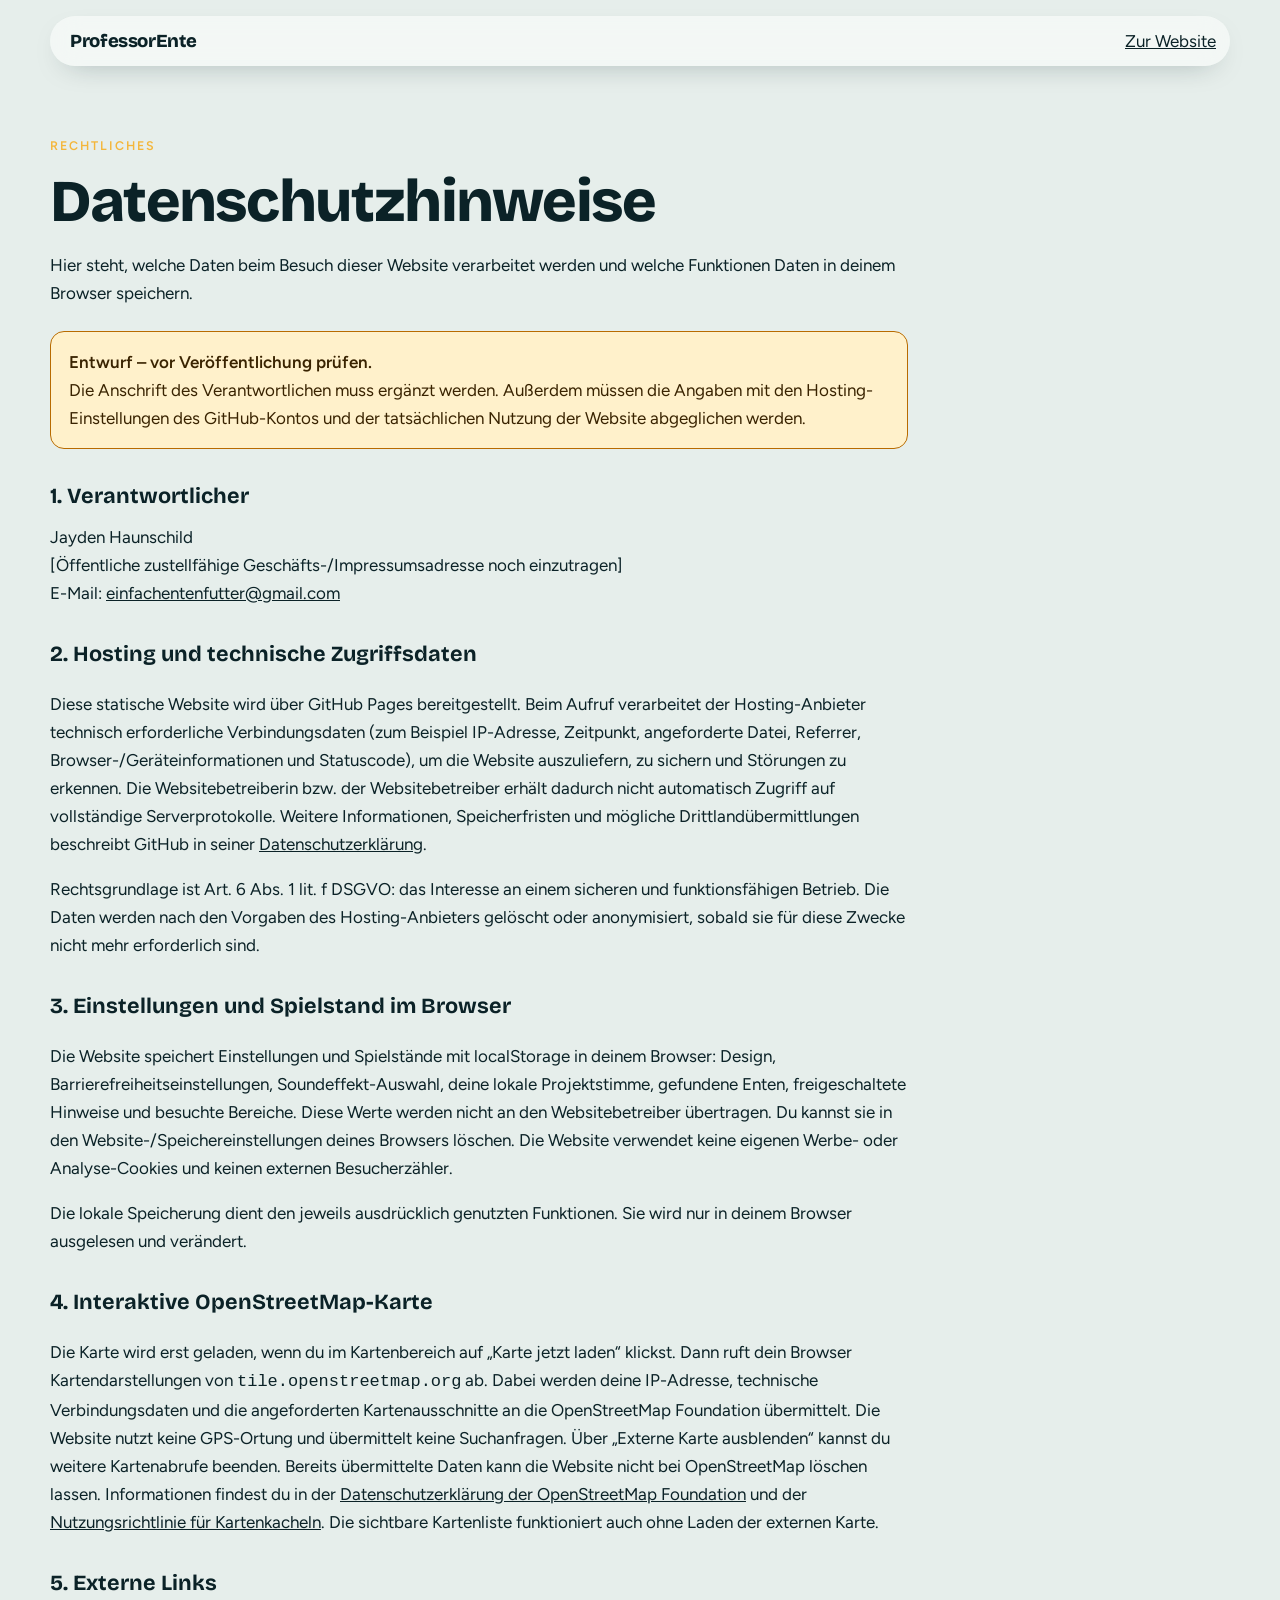
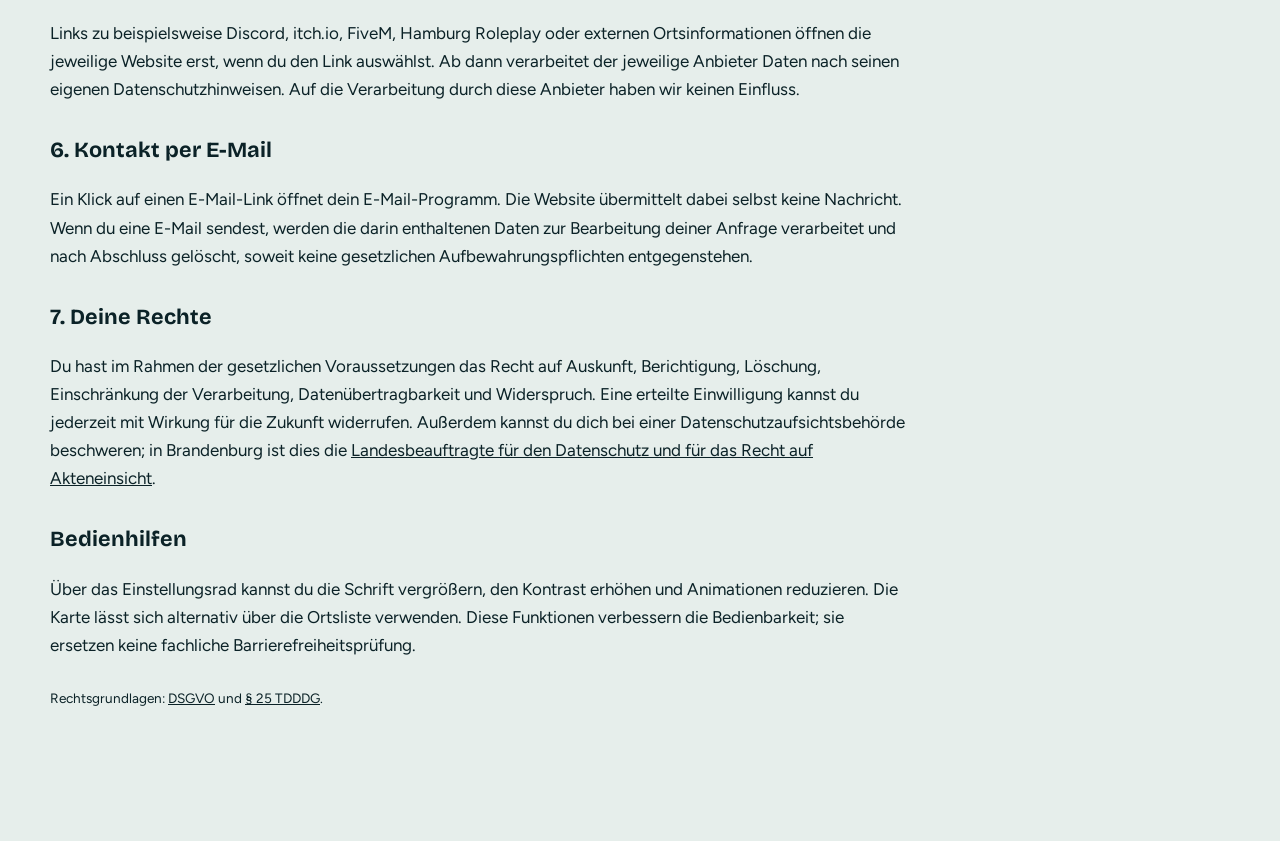
==== datenschutz.html @ 01dfc16a "Add visualizer, badges, accessibility and legal drafts" ====
<!doctype html>
<html lang="de">
<head>
  <meta charset="utf-8">
  <meta name="viewport" content="width=device-width, initial-scale=1">
  <meta name="robots" content="noindex, nofollow">
  <title>Datenschutz – ProfessorEnte</title>
  <meta name="description" content="Datenschutzhinweise zur Website ProfessorEnte.">
  <link rel="stylesheet" href="css/style.css?v=20261111-legal1">
</head>
<body class="legal-page">
  <header class="nav legal-nav"><a class="brand" href="index.html">ProfessorEnte</a><a href="index.html">Zur Website</a></header>
  <main class="container legal-content">
    <p class="eyebrow">RECHTLICHES</p>
    <h1 class="h2">Datenschutzhinweise</h1>
    <p>Hier steht, welche Daten beim Besuch dieser Website verarbeitet werden und welche Funktionen Daten in deinem Browser speichern.</p>
    <aside class="legal-incomplete"><strong>Entwurf – vor Veröffentlichung prüfen.</strong><br>Die Anschrift des Verantwortlichen muss ergänzt werden. Außerdem müssen die Angaben mit den Hosting-Einstellungen des GitHub-Kontos und der tatsächlichen Nutzung der Website abgeglichen werden.</aside>
    <h2>1. Verantwortlicher</h2>
    <address>Jayden Haunschild<br>[Öffentliche zustellfähige Geschäfts-/Impressumsadresse noch einzutragen]<br>E-Mail: <a href="mailto:einfachentenfutter@gmail.com">einfachentenfutter@gmail.com</a></address>
    <h2>2. Hosting und technische Zugriffsdaten</h2>
    <p>Diese statische Website wird über GitHub Pages bereitgestellt. Beim Aufruf verarbeitet der Hosting-Anbieter technisch erforderliche Verbindungsdaten (zum Beispiel IP-Adresse, Zeitpunkt, angeforderte Datei, Referrer, Browser-/Geräteinformationen und Statuscode), um die Website auszuliefern, zu sichern und Störungen zu erkennen. Die Websitebetreiberin bzw. der Websitebetreiber erhält dadurch nicht automatisch Zugriff auf vollständige Serverprotokolle. Weitere Informationen, Speicherfristen und mögliche Drittlandübermittlungen beschreibt GitHub in seiner <a href="https://docs.github.com/en/site-policy/privacy-policies/github-general-privacy-statement" target="_blank" rel="noopener">Datenschutzerklärung</a>.</p>
    <p>Rechtsgrundlage ist Art. 6 Abs. 1 lit. f DSGVO: das Interesse an einem sicheren und funktionsfähigen Betrieb. Die Daten werden nach den Vorgaben des Hosting-Anbieters gelöscht oder anonymisiert, sobald sie für diese Zwecke nicht mehr erforderlich sind.</p>
    <h2>3. Einstellungen und Spielstand im Browser</h2>
    <p>Die Website speichert Einstellungen und Spielstände mit localStorage in deinem Browser: Design, Barrierefreiheitseinstellungen, Soundeffekt-Auswahl, deine lokale Projektstimme, gefundene Enten, freigeschaltete Hinweise und besuchte Bereiche. Diese Werte werden nicht an den Websitebetreiber übertragen. Du kannst sie in den Website-/Speichereinstellungen deines Browsers löschen. Die Website verwendet keine eigenen Werbe- oder Analyse-Cookies und keinen externen Besucherzähler.</p>
    <p>Die lokale Speicherung dient den jeweils ausdrücklich genutzten Funktionen. Sie wird nur in deinem Browser ausgelesen und verändert.</p>
    <h2>4. Interaktive OpenStreetMap-Karte</h2>
    <p>Die Karte wird erst geladen, wenn du im Kartenbereich auf „Karte jetzt laden“ klickst. Dann ruft dein Browser Kartendarstellungen von <code>tile.openstreetmap.org</code> ab. Dabei werden deine IP-Adresse, technische Verbindungsdaten und die angeforderten Kartenausschnitte an die OpenStreetMap Foundation übermittelt. Die Website nutzt keine GPS-Ortung und übermittelt keine Suchanfragen. Über „Externe Karte ausblenden“ kannst du weitere Kartenabrufe beenden. Bereits übermittelte Daten kann die Website nicht bei OpenStreetMap löschen lassen. Informationen findest du in der <a href="https://osmfoundation.org/wiki/Privacy_Policy" target="_blank" rel="noopener">Datenschutzerklärung der OpenStreetMap Foundation</a> und der <a href="https://operations.osmfoundation.org/policies/tiles/" target="_blank" rel="noopener">Nutzungsrichtlinie für Kartenkacheln</a>. Die sichtbare Kartenliste funktioniert auch ohne Laden der externen Karte.</p>
    <h2>5. Externe Links</h2>
    <p>Links zu beispielsweise Discord, itch.io, FiveM, Hamburg Roleplay oder externen Ortsinformationen öffnen die jeweilige Website erst, wenn du den Link auswählst. Ab dann verarbeitet der jeweilige Anbieter Daten nach seinen eigenen Datenschutzhinweisen. Auf die Verarbeitung durch diese Anbieter haben wir keinen Einfluss.</p>
    <h2>6. Kontakt per E-Mail</h2>
    <p>Ein Klick auf einen E-Mail-Link öffnet dein E-Mail-Programm. Die Website übermittelt dabei selbst keine Nachricht. Wenn du eine E-Mail sendest, werden die darin enthaltenen Daten zur Bearbeitung deiner Anfrage verarbeitet und nach Abschluss gelöscht, soweit keine gesetzlichen Aufbewahrungspflichten entgegenstehen.</p>
    <h2>7. Deine Rechte</h2>
    <p>Du hast im Rahmen der gesetzlichen Voraussetzungen das Recht auf Auskunft, Berichtigung, Löschung, Einschränkung der Verarbeitung, Datenübertragbarkeit und Widerspruch. Eine erteilte Einwilligung kannst du jederzeit mit Wirkung für die Zukunft widerrufen. Außerdem kannst du dich bei einer Datenschutzaufsichtsbehörde beschweren; in Brandenburg ist dies die <a href="https://www.lda.brandenburg.de/lda/de/service/formulare-und-musterschreiben/beschwerdeformular/" target="_blank" rel="noopener">Landesbeauftragte für den Datenschutz und für das Recht auf Akteneinsicht</a>.</p>
    <h2 id="barrierefreiheit">Bedienhilfen</h2>
    <p>Über das Einstellungsrad kannst du die Schrift vergrößern, den Kontrast erhöhen und Animationen reduzieren. Die Karte lässt sich alternativ über die Ortsliste verwenden. Diese Funktionen verbessern die Bedienbarkeit; sie ersetzen keine fachliche Barrierefreiheitsprüfung.</p>
    <p class="legal-source">Rechtsgrundlagen: <a href="https://eur-lex.europa.eu/eli/reg/2016/679/oj?locale=de" target="_blank" rel="noopener">DSGVO</a> und <a href="https://www.gesetze-im-internet.de/ttdsg/__25.html" target="_blank" rel="noopener">§ 25 TDDDG</a>.</p>
  </main>
</body>
</html>
---- css/style.css ----
/*
 ╔═══════════════════════════════════════════════════════════╗
 ║   P R O F E S S O R E N T E   ·   S T Y L E S             ║
 ╚═══════════════════════════════════════════════════════════╝
*/

@font-face { font-family: "Bricolage Grotesque"; src: url("../assets/fonts/bricolage-grotesque-500.ttf") format("truetype"); font-style: normal; font-weight: 500; font-display: swap; }
@font-face { font-family: "Bricolage Grotesque"; src: url("../assets/fonts/bricolage-grotesque-700.ttf") format("truetype"); font-style: normal; font-weight: 700; font-display: swap; }
@font-face { font-family: "Bricolage Grotesque"; src: url("../assets/fonts/bricolage-grotesque-800.ttf") format("truetype"); font-style: normal; font-weight: 800; font-display: swap; }
@font-face { font-family: "Figtree"; src: url("../assets/fonts/figtree-400.ttf") format("truetype"); font-style: normal; font-weight: 400; font-display: swap; }
@font-face { font-family: "Figtree"; src: url("../assets/fonts/figtree-500.ttf") format("truetype"); font-style: normal; font-weight: 500; font-display: swap; }
@font-face { font-family: "Figtree"; src: url("../assets/fonts/figtree-600.ttf") format("truetype"); font-style: normal; font-weight: 600; font-display: swap; }

:root {
  --pond-950: #0B2227;
  --pond-900: #10333A;
  --pond-800: #174550;
  --pond-600: #2F7A85;
  --mist: #E6EEEB;
  --mist-deep: #D5E3DE;
  --paper: #F6FAF8;
  --duck: #F4B63A;
  --duck-soft: #F7C14B;
  --bill: #E4572E;
  --slate: #4A5F66;
  --ink: #0B2227;
  --font-display: "Bricolage Grotesque", "Segoe UI", system-ui, sans-serif;
  --font-body: "Figtree", "Segoe UI", system-ui, -apple-system, sans-serif;
  --shadow: 0 18px 40px -18px rgba(11, 34, 39, .35);
  --ease: cubic-bezier(.2, .8, .2, 1);
}

*, *::before, *::after { box-sizing: border-box; }
html { scroll-behavior: smooth; scroll-padding-top: 90px; }
html.has-site-loader { overflow: hidden; }
body {
  margin: 0;
  font-family: var(--font-body);
  font-size: 1.0625rem;
  line-height: 1.65;
  color: var(--ink);
  background: var(--mist);
  -webkit-font-smoothing: antialiased;
  overflow-x: hidden;
  transition: color .4s ease, background-color .4s ease;
}
img, svg, canvas { display: block; max-width: 100%; }
a { color: inherit; }
button { font: inherit; color: inherit; cursor: pointer; }
:focus-visible { outline: 3px solid var(--bill); outline-offset: 3px; border-radius: 6px; }

.container { width: min(1180px, 100% - 48px); margin-inline: auto; }
.section { padding: 130px 0; position: relative; }

.h2 {
  font-family: var(--font-display);
  font-weight: 800;
  font-size: clamp(2.1rem, 4.8vw, 3.7rem);
  line-height: 1.05;
  letter-spacing: -.03em;
  margin: 0 0 18px;
  max-width: 16ch;
}
.section-lead { font-size: 1.15rem; color: var(--slate); max-width: 56ch; margin: 0 0 48px; }

/* ---------- Fortschritt ---------- */
.progress { position: fixed; inset: 0 0 auto 0; height: 4px; z-index: 60; pointer-events: none; }
.progress-bar { height: 100%; background: var(--duck); transform-origin: left; transform: scaleX(0); }
.progress-duck { position: absolute; top: 4px; left: 0; width: 28px; transform: translateX(-50%); transition: left .08s linear; filter: drop-shadow(0 3px 3px rgba(11,34,39,.25)); }

/* ---------- Navigation ---------- */
.nav {
  position: fixed; z-index: 50; top: 16px; left: 50%; transform: translateX(-50%);
  width: min(1180px, 100% - 32px);
  display: flex; align-items: center; justify-content: space-between;
  padding: 10px 14px 10px 20px;
  background: rgba(246, 250, 248, .78);
  -webkit-backdrop-filter: blur(14px); backdrop-filter: blur(14px);
  border-radius: 999px;
  box-shadow: 0 10px 30px -16px rgba(11,34,39,.4);
  transition: background .3s, box-shadow .3s;
}
.brand { display: flex; align-items: center; gap: 10px; text-decoration: none; font-family: var(--font-display); font-weight: 800; font-size: 1.15rem; letter-spacing: -.02em; }
.brand svg { width: 34px; }
.nav-links { display: flex; align-items: center; gap: 6px; }
.nav-links a { position: relative; text-decoration: none; padding: 8px 14px; border-radius: 999px; font-weight: 500; font-size: .98rem; transition: background .25s, color .25s; }
.nav-links a::after { content: ""; position: absolute; left: 14px; right: 14px; bottom: 4px; height: 2px; border-radius: 2px; background: var(--duck); transform: scaleX(0); transform-origin: left; transition: transform .3s var(--ease); }
.nav-links a:hover::after, .nav-links a:focus-visible::after { transform: scaleX(1); }
.nav-links a:hover { background: var(--mist-deep); }
.nav-links a.nav-cta { background: var(--pond-900); color: var(--paper); }
.nav-links a.nav-cta:hover { background: var(--bill); }
.nav-toggle { display: none; width: 44px; height: 44px; border: 0; border-radius: 50%; background: var(--mist-deep); position: relative; }
.nav-toggle span { position: absolute; left: 12px; right: 12px; height: 2.5px; background: var(--ink); border-radius: 2px; transition: transform .3s var(--ease), top .3s var(--ease); }
.nav-toggle span:first-child { top: 17px; }
.nav-toggle span:last-child { top: 25px; }
.nav-toggle[aria-expanded="true"] span:first-child { top: 21px; transform: rotate(45deg); }
.nav-toggle[aria-expanded="true"] span:last-child { top: 21px; transform: rotate(-45deg); }

/* ---------- Einstellungsrad & Designwahl ---------- */
.theme-tools { position: fixed; z-index: 55; left: 22px; bottom: 22px; }
.theme-gear { display: grid; width: 54px; height: 54px; place-items: center; border: 1px solid rgba(11,34,39,.12); border-radius: 50%; color: var(--paper); background: var(--pond-900); box-shadow: 0 12px 32px -12px rgba(11,34,39,.55); font-size: 1.6rem; transition: transform .45s var(--ease), background .3s, box-shadow .3s; }
.theme-gear:hover, .theme-gear[aria-expanded="true"] { transform: rotate(45deg) scale(1.06); background: var(--bill); box-shadow: 0 14px 38px -12px rgba(11,34,39,.62); }
.theme-gear span { display: block; animation: gear-idle 8s linear infinite; }
.theme-gear:hover span, .theme-gear[aria-expanded="true"] span { animation-duration: 1.4s; }
.theme-panel { position: absolute; left: 0; bottom: 68px; width: min(330px, calc(100vw - 32px)); max-height: min(78vh, 680px); overflow-y: auto; padding: 22px; border: 1px solid rgba(11,34,39,.12); border-radius: 24px; color: var(--ink); background: var(--paper); box-shadow: 0 24px 70px -28px rgba(11,34,39,.5); transform-origin: bottom left; animation: theme-panel-in .25s var(--ease) both; }
.theme-panel[hidden] { display: none; }
.theme-panel-kicker { margin: 0 0 3px; color: var(--pond-600); font-size: .7rem; font-weight: 800; letter-spacing: .14em; }
.theme-panel h2 { margin: 0 0 14px; font-family: var(--font-display); font-size: 1.35rem; }
.theme-options { display: grid; gap: 8px; }
.theme-option { display: grid; grid-template-columns: 42px 1fr 22px; align-items: center; gap: 10px; width: 100%; padding: 10px; border: 1px solid transparent; border-radius: 16px; text-align: left; color: var(--ink); background: transparent; transition: transform .2s var(--ease), background .2s, border-color .2s; }
.theme-option:hover { transform: translateX(3px); background: var(--mist); }
.theme-option[aria-pressed="true"] { border-color: rgba(47,122,133,.32); background: var(--mist); }
.theme-swatch { display: grid; width: 38px; height: 38px; place-items: center; border-radius: 12px; font-size: 1.15rem; }
.theme-swatch-light { color: #8A5A00; background: linear-gradient(145deg, #fff8df, #dcece6); }
.theme-swatch-duck { background: linear-gradient(145deg, #ffe078, #f38a32); }
.theme-swatch-dark { color: #c0d2dd; background: linear-gradient(145deg, #273744, #0b151c); }
.theme-option strong, .theme-option small { display: block; }
.theme-option strong { font-size: .95rem; }
.theme-option small { color: var(--slate); font-size: .78rem; line-height: 1.35; }
.theme-check { display: grid; width: 22px; height: 22px; place-items: center; border-radius: 50%; color: transparent; background: transparent; font-size: .8rem; }
.theme-option[aria-pressed="true"] .theme-check { color: var(--paper); background: var(--pond-600); }
.sound-toggle { display: flex; align-items: center; gap: 10px; width: 100%; margin-top: 14px; padding: 12px 10px 2px; border: 0; border-top: 1px solid var(--mist-deep); color: var(--ink); background: transparent; text-align: left; font-weight: 700; }
.sound-toggle > span:first-child { display: grid; width: 32px; height: 32px; place-items: center; border-radius: 10px; background: var(--mist); color: var(--pond-600); }
.sound-toggle-label { flex: 1; font-size: .88rem; }
.sound-toggle-state { padding: 3px 8px; border-radius: 999px; background: var(--mist-deep); color: var(--slate); font-size: .66rem; letter-spacing: .06em; }
.sound-toggle[aria-pressed="true"] .sound-toggle-state { color: var(--paper); background: var(--pond-600); }
.accessibility-tools { display: grid; gap: 7px; margin-top: 16px; padding-top: 12px; border-top: 1px solid var(--mist-deep); }
.accessibility-tools h3 { margin: 0; font-size: .9rem; }
.accessibility-field, .accessibility-toggle { display: flex; align-items: center; justify-content: space-between; gap: 12px; width: 100%; min-height: 38px; border: 0; border-radius: 10px; padding: 6px 9px; color: var(--ink); background: transparent; text-align: left; font-size: .82rem; }
.accessibility-field select { max-width: 135px; border: 1px solid var(--mist-deep); border-radius: 8px; padding: 5px 8px; color: var(--ink); background: var(--paper); font: inherit; }
.accessibility-toggle:hover, .accessibility-toggle[aria-pressed="true"] { background: var(--mist); }
.accessibility-toggle span { color: var(--pond-600); font-weight: 700; }
.duck-rain { position: fixed; z-index: 8; inset: 0; overflow: hidden; pointer-events: none; visibility: hidden; }
.duck-rain span { position: absolute; top: -10vh; left: var(--x); opacity: .62; font-size: var(--size); line-height: 1; filter: drop-shadow(0 4px 5px rgba(112,67,15,.18)); animation: duck-fall var(--duration) linear forwards; }
body[data-theme="duck"] .duck-rain { visibility: visible; }

/* ---------- Buttons ---------- */
.btn { display: inline-block; text-decoration: none; font-weight: 600; padding: 15px 28px; border-radius: 999px; border: 2px solid transparent; transition: transform .25s var(--ease), background .25s, color .25s, border-color .25s; }
.btn:hover { transform: translateY(-3px); }
.btn-primary { background: var(--pond-900); color: var(--paper); }
.btn-primary:hover { background: var(--bill); }
.btn-ghost { border-color: var(--pond-900); }
.btn-ghost:hover { background: var(--pond-900); color: var(--paper); }
.btn-duck { background: var(--duck); color: var(--pond-950); }
.btn-duck:hover { background: var(--paper); }

/* ---------- Hero ---------- */
.hero { position: relative; min-height: 100svh; display: flex; align-items: center; padding: 120px 0 80px; overflow: hidden;
  background: radial-gradient(120% 90% at 85% 20%, #F3F8F5 0%, var(--mist) 55%, var(--mist-deep) 100%); }
.ripple-canvas { position: absolute; inset: 0; width: 100%; height: 100%; z-index: 0; }
.hero-grid { position: relative; z-index: 1; display: grid; grid-template-columns: minmax(0, 1fr) 440px; gap: 24px; align-items: center; }
.hero-aka { margin: 0 0 6px; font-weight: 500; color: var(--slate); font-size: 1.15rem; opacity: 0; animation: fade-in .8s .1s forwards; }
.hero-title { font-family: var(--font-display); font-weight: 800; font-size: clamp(3rem, 6.9vw, 6.6rem); line-height: .92; letter-spacing: -.045em; margin: 0 0 26px; white-space: nowrap; }
.hero-title .ch { display: inline-block; opacity: 0; transform: translateY(70%) rotate(6deg); animation: letter-rise .7s var(--ease) forwards; animation-delay: calc(.2s + var(--i) * .05s); }
.hero-lead { font-size: clamp(1.1rem, 1.7vw, 1.35rem); max-width: 34em; color: var(--pond-800); margin: 0 0 32px; opacity: 0; animation: fade-in .9s 1.0s forwards; }
.hero-actions { display: flex; flex-wrap: wrap; gap: 14px; margin-bottom: 30px; opacity: 0; animation: fade-in .9s 1.2s forwards; }
.hero-roles { list-style: none; display: flex; flex-wrap: wrap; gap: 10px; margin: 0; padding: 0; opacity: 0; animation: fade-in .9s 1.35s forwards; }
.hero-roles li { padding: 6px 16px; border-radius: 999px; background: rgba(16,51,58,.09); font-weight: 600; font-size: .95rem; }

.hero-duck { position: relative; z-index: 1; }
.duck-reaction { position: absolute; z-index: 4; top: 2%; left: 50%; padding: 8px 15px; border: 1px solid rgba(11,34,39,.08); border-radius: 999px; color: var(--pond-950); background: var(--paper); box-shadow: 0 10px 28px -16px rgba(11,34,39,.55); font-weight: 700; opacity: 0; pointer-events: none; transform: translate(-50%, 8px) scale(.88); transition: opacity .2s, transform .3s var(--ease); white-space: nowrap; }
.duck-reaction.is-active { opacity: 1; transform: translate(-50%, 0) scale(1); }
#duck.duck-cheer { animation: duck-cheer .58s cubic-bezier(.2,.9,.3,1.4); transform-origin: center 75%; }
#duck { position: relative; z-index: 2; width: 100%; max-width: 440px; margin-inline: auto; overflow: visible; }
.duck-drop { transform-box: fill-box; animation: duck-drop 1.2s 1.5s cubic-bezier(.3, 1.4, .5, 1) backwards; }
.duck-bob { transform-origin: 210px 300px; animation: bob 4.2s ease-in-out infinite; }
.wing { transform-origin: 190px 270px; animation: wing 4.2s ease-in-out infinite; }
.tassel { animation: sway 3.2s ease-in-out infinite; transform-origin: 280px 76px; transform-box: view-box; }
.pupil { transition: transform .08s linear; }
.rp { fill: none; stroke: var(--pond-600); stroke-width: 2.5; opacity: 0; transform-origin: 210px 332px; animation: ring 4.8s ease-out infinite; }
.rp2 { animation-delay: 1.6s; }
.rp3 { animation-delay: 3.2s; }
.water-front { animation: wave 6s ease-in-out infinite alternate; }
.duck-hint { text-align: center; color: var(--slate); font-size: .9rem; margin: 6px 0 0; opacity: 0; animation: fade-in .8s 2.8s forwards; }

/* ---------- Lied-abhängige Enten-Show ---------- */
.hero.music-playing #duck .duck-bob { animation: duck-dance 1.12s ease-in-out infinite; transform-origin: 210px 300px; }
.hero.music-playing #duck .wing { animation: duck-wing-dance .56s ease-in-out infinite alternate; transform-origin: 190px 270px; }
.galaxy-backdrop { position: absolute; z-index: 0; inset: 0; overflow: hidden; opacity: 0; visibility: hidden; pointer-events: none; background: #080d22; transition: opacity .8s ease, visibility .8s; }
.hero.music-galaxy .galaxy-backdrop, .hero.music-golden .galaxy-backdrop { opacity: 1; visibility: visible; }
.galaxy-backdrop::before { content: ""; position: absolute; inset: -45%; background: radial-gradient(ellipse at 35% 36%, rgba(42,127,220,.26), transparent 22%), radial-gradient(ellipse at 66% 54%, rgba(139,62,203,.36), transparent 27%), radial-gradient(ellipse at 78% 31%, rgba(219,95,177,.2), transparent 18%), radial-gradient(ellipse at 25% 70%, rgba(37,181,204,.2), transparent 25%), conic-gradient(from 35deg at 53% 50%, transparent 0 11%, rgba(120,102,239,.22) 17%, transparent 28%, rgba(55,174,214,.18) 39%, transparent 51%, rgba(234,115,204,.2) 65%, transparent 82%); filter: blur(22px); mix-blend-mode: screen; animation: galaxy-drift 44s linear infinite; }
.galaxy-backdrop::after { content: ""; position: absolute; inset: 0; background: radial-gradient(2px 2px at 4% 23%, #fff 70%, transparent), radial-gradient(1px 1px at 9% 79%, #d9f4ff 70%, transparent), radial-gradient(2px 2px at 15% 54%, #fff 70%, transparent), radial-gradient(1.5px 1.5px at 21% 12%, #fff 70%, transparent), radial-gradient(2px 2px at 27% 90%, #d9f4ff 70%, transparent), radial-gradient(1px 1px at 34% 38%, #fff 70%, transparent), radial-gradient(2px 2px at 41% 69%, #fff 70%, transparent), radial-gradient(1px 1px at 47% 19%, #d9f4ff 70%, transparent), radial-gradient(2px 2px at 54% 86%, #fff 70%, transparent), radial-gradient(1.5px 1.5px at 60% 44%, #fff 70%, transparent), radial-gradient(2px 2px at 67% 9%, #d9f4ff 70%, transparent), radial-gradient(1px 1px at 73% 75%, #fff 70%, transparent), radial-gradient(2px 2px at 80% 34%, #fff 70%, transparent), radial-gradient(1px 1px at 86% 92%, #d9f4ff 70%, transparent), radial-gradient(2px 2px at 93% 57%, #fff 70%, transparent), radial-gradient(1px 1px at 98% 14%, #fff 70%, transparent); animation: galaxy-twinkle 3.4s ease-in-out infinite alternate; }
.galaxy-backdrop span { position: absolute; width: 55vw; min-width: 260px; aspect-ratio: 1; border-radius: 50%; filter: blur(38px); opacity: .42; }
.galaxy-backdrop span:nth-child(1) { top: -35%; left: -5%; background: radial-gradient(circle, rgba(74,94,225,.64), transparent 70%); }
.galaxy-backdrop span:nth-child(2) { right: -12%; bottom: -44%; background: radial-gradient(circle, rgba(24,174,198,.48), transparent 70%); }
.galaxy-backdrop span:nth-child(3) { top: 18%; right: 23%; background: radial-gradient(circle, rgba(227,99,185,.35), transparent 70%); }
.hero.music-golden .galaxy-backdrop { background: linear-gradient(125deg, #4C2B1C 0%, #8C5424 34%, #B98035 65%, #60371F 100%); }
.hero.music-golden .galaxy-backdrop::before { inset: -25%; background: radial-gradient(ellipse at 25% 36%, rgba(247,193,75,.4), transparent 24%), radial-gradient(ellipse at 72% 68%, rgba(226,133,53,.3), transparent 29%), conic-gradient(from 20deg at 54% 50%, transparent 0 14%, rgba(255,215,125,.17) 21%, transparent 36%, rgba(177,98,44,.23) 51%, transparent 68%); filter: blur(30px); animation: galaxy-drift 48s linear infinite; }
.hero.music-golden .galaxy-backdrop::after { background: radial-gradient(2px 2px at 8% 20%, #ffe7a3 70%, transparent), radial-gradient(1px 1px at 19% 72%, #fff1c7 70%, transparent), radial-gradient(2px 2px at 34% 45%, #fff 70%, transparent), radial-gradient(1.5px 1.5px at 53% 18%, #ffe7a3 70%, transparent), radial-gradient(2px 2px at 69% 82%, #fff1c7 70%, transparent), radial-gradient(1px 1px at 83% 31%, #fff 70%, transparent), radial-gradient(2px 2px at 94% 66%, #ffe7a3 70%, transparent); animation: galaxy-twinkle 2.6s ease-in-out infinite alternate; }
.hero.music-golden .galaxy-backdrop span:nth-child(1) { background: radial-gradient(circle, rgba(255,206,112,.48), transparent 70%); }
.hero.music-golden .galaxy-backdrop span:nth-child(2) { background: radial-gradient(circle, rgba(193,103,48,.42), transparent 70%); }
.hero.music-golden .galaxy-backdrop span:nth-child(3) { background: radial-gradient(circle, rgba(255,224,148,.24), transparent 70%); }
.hero.music-galaxy .hero-aka, .hero.music-galaxy .hero-title, .hero.music-galaxy .hero-lead, .hero.music-galaxy .hero-roles, .hero.music-galaxy .duck-hint, .hero.music-golden .hero-aka, .hero.music-golden .hero-title, .hero.music-golden .hero-lead, .hero.music-golden .hero-roles, .hero.music-golden .duck-hint { color: #FFF8EE; text-shadow: 0 2px 16px rgba(0,0,0,.28); }
.hero.music-galaxy .hero-roles li, .hero.music-golden .hero-roles li { background: rgba(255,255,255,.13); }
.hero.music-galaxy .btn-ghost, .hero.music-golden .btn-ghost { color: #FFF8EE; border-color: rgba(255,255,255,.75); }
.hero.music-galaxy .btn-ghost:hover, .hero.music-golden .btn-ghost:hover { background: rgba(255,255,255,.18); color: #fff; }
.hero.music-galaxy .scroll-cue, .hero.music-golden .scroll-cue { border-color: #FFF8EE; }
.hero.music-galaxy .scroll-cue span, .hero.music-golden .scroll-cue span { background: #FFF8EE; }
.hero.music-galaxy .hero-duck { filter: drop-shadow(0 12px 35px rgba(100,95,210,.2)); }
.disco-set { position: absolute; z-index: 4; top: -20px; right: 1%; width: 128px; height: 166px; opacity: 0; visibility: hidden; pointer-events: none; transform: translateY(-10px) scale(.8); transition: opacity .45s, transform .55s var(--ease), visibility .45s; }
.hero.music-disco .disco-set { opacity: 1; visibility: visible; transform: none; }
.disco-thread { position: absolute; top: 0; left: 50%; width: 2px; height: 36px; background: linear-gradient(#71808c, #fff); transform: translateX(-50%); box-shadow: 0 0 8px rgba(255,255,255,.8); }
.disco-beams { position: absolute; top: 19px; left: -82%; width: 265%; aspect-ratio: 1; border-radius: 50%; background: repeating-conic-gradient(from 3deg, rgba(255,241,164,.32) 0deg 5deg, transparent 5deg 19deg); filter: blur(3px); opacity: .92; mix-blend-mode: screen; animation: disco-rays 7s linear infinite; }
.disco-sphere { position: absolute; top: 27px; left: 50%; width: 78px; height: 78px; overflow: hidden; border: 2px solid rgba(255,255,255,.98); border-radius: 50%; background: repeating-linear-gradient(0deg, transparent 0 9px, rgba(18,48,73,.48) 9px 11px), repeating-linear-gradient(90deg, transparent 0 9px, rgba(18,48,73,.45) 9px 11px), radial-gradient(circle at 32% 24%, #fff 0%, #aff3ff 10%, #a887ff 35%, #ee8fd0 62%, #243858 100%); box-shadow: 0 0 18px #fff, 0 0 45px rgba(134,209,255,1), 0 0 78px rgba(252,130,207,.68); transform: translateX(-50%); animation: disco-spin 5.5s ease-in-out infinite alternate; }
.disco-sphere::before, .disco-sphere::after { content: ""; position: absolute; inset: 8px 0; border: 1px solid rgba(255,255,255,.65); border-radius: 50%; }
.disco-sphere::after { inset: 0 13px; }
.disco-sphere i { position: absolute; top: 12px; left: 16px; width: 11px; height: 11px; border-radius: 50%; background: white; box-shadow: 24px 15px 0 #ffe796, 10px 41px 0 #ffb9e8, 42px 47px 0 #a9f4ff, 35px 7px 0 white, -6px 28px 0 #fff8be; animation: disco-glitter .55s ease-in-out infinite alternate; }
.disco-glint { position: absolute; color: #fff8be; text-shadow: 0 0 12px white, 0 0 24px #ff8cda, 0 0 42px #9defff; animation: disco-glint 1.1s ease-in-out infinite alternate; }
.disco-glint-one { top: 42px; right: 4px; font-size: 1.8rem; }
.disco-glint-two { top: 96px; left: 8px; color: #a9f4ff; font-size: 1.65rem; animation-delay: -.45s; }
.disco-glint-three { top: 120px; right: 13px; color: #ffc5ea; font-size: 1.2rem; animation-delay: -.78s; }
.hero #devilWings, .hero #devilHorns { display: none; }
.hero.music-devil #devilWings, .hero.music-devil #devilHorns { display: inline; }
.hero.music-devil #duck .duck-bob [fill="#F7C14B"] { fill: #D4475B !important; }
.hero.music-devil #duck .duck-bob [fill="#E7A21F"] { fill: #A92C46 !important; }
.hero.music-devil #duck .duck-bob { filter: drop-shadow(0 0 14px rgba(230,57,76,.48)); }
.devil-wing { transform-box: fill-box; }
.hero.music-playing.music-devil .devil-wing-left { transform-origin: right center; animation: bat-flap-left .58s ease-in-out infinite alternate; }
.hero.music-playing.music-devil .devil-wing-right { transform-origin: left center; animation: bat-flap-right .58s ease-in-out infinite alternate; }
.duckling-school { position: absolute; z-index: 3; right: 2%; bottom: 32px; left: 2%; height: 90px; opacity: 0; visibility: hidden; pointer-events: none; transition: opacity .5s ease, visibility .5s; }
.hero.music-ducklings .duckling-school { opacity: 1; visibility: visible; }
.duckling { position: absolute; bottom: 0; width: 78px; overflow: visible; animation: duckling-swim 3.2s ease-in-out infinite; }
.duckling-one { left: 2%; }
.duckling-two { bottom: 9px; left: 42%; width: 84px; animation-delay: -1s; }
.duckling-three { right: 1%; bottom: 2px; width: 71px; animation-delay: -2s; }
.duckling-head { transform-box: fill-box; transform-origin: 50% 90%; animation: duckling-dip 3.4s ease-in-out infinite; }
.duckling-two .duckling-head { animation-delay: -1.1s; }
.duckling-three .duckling-head { animation-delay: -2.2s; }
.hero.music-ducklings .duckling-school::after { content: ""; position: absolute; z-index: 3; right: 0; bottom: 8px; left: 0; height: 20px; background: repeating-radial-gradient(ellipse at 18px 0, transparent 0 12px, rgba(130,221,221,.78) 13px 14px, transparent 15px 31px); opacity: .72; animation: duckling-water 2.6s linear infinite; }

.scroll-cue { position: absolute; z-index: 1; left: 50%; bottom: 26px; transform: translateX(-50%); width: 28px; height: 46px; border: 2px solid var(--pond-900); border-radius: 16px; opacity: .6; }
.scroll-cue span { position: absolute; left: 50%; top: 8px; width: 5px; height: 9px; margin-left: -2.5px; border-radius: 3px; background: var(--pond-900); animation: cue 1.8s ease-in-out infinite; }

/* ---------- Über mich ---------- */
.about { background: var(--paper); }
.about-grid { display: grid; grid-template-columns: .9fr 1.1fr; gap: 64px; align-items: start; }
.about-body p { margin: 0 0 20px; max-width: 60ch; font-size: 1.15rem; }
.facts { margin: 36px 0 0; border-top: 2px solid var(--pond-900); }
.facts div { display: grid; grid-template-columns: 9.5em 1fr; gap: 16px; padding: 15px 0; border-bottom: 1px solid var(--mist-deep); }
.facts dt { font-weight: 600; color: var(--slate); }
.facts dd { margin: 0; font-weight: 500; }

/* ---------- Rollen ---------- */
.roles { background: var(--mist); }
.roles-box { display: grid; grid-template-columns: 320px 1fr; background: var(--pond-900); color: var(--paper); border-radius: 36px; overflow: hidden; box-shadow: var(--shadow); min-height: 420px; }
.role-tabs { display: flex; flex-direction: column; padding: 18px; gap: 8px; background: var(--pond-950); }
.role-tab { text-align: left; border: 0; background: transparent; color: rgba(246,250,248,.7); padding: 22px 24px; border-radius: 22px; font-family: var(--font-display); font-weight: 700; font-size: 1.5rem; letter-spacing: -.02em; position: relative; transition: background .3s, color .3s, transform .3s var(--ease); }
.role-tab:hover { color: var(--paper); transform: translateX(4px); }
.role-tab[aria-selected="true"] { background: var(--duck); color: var(--pond-950); transform: none; }
.role-panel { padding: 48px 52px; display: flex; flex-direction: column; justify-content: center; }
.role-panel.swap > * { animation: panel-in .55s var(--ease) backwards; }
.role-panel.swap > *:nth-child(2) { animation-delay: .06s; }
.role-panel.swap > *:nth-child(3) { animation-delay: .12s; }
.role-panel h3 { font-family: var(--font-display); font-size: clamp(1.6rem, 3vw, 2.3rem); line-height: 1.1; letter-spacing: -.025em; margin: 0 0 16px; max-width: 20ch; }
.role-panel p { margin: 0 0 24px; color: rgba(246,250,248,.82); max-width: 52ch; }
.role-panel ul { list-style: none; margin: 0; padding: 0; display: grid; gap: 12px; }
.role-panel li { position: relative; padding-left: 34px; }
.role-panel li::before { content: ""; position: absolute; left: 0; top: .5em; width: 18px; height: 10px; border-left: 3px solid var(--duck); border-bottom: 3px solid var(--duck); transform: rotate(-45deg) scale(.9); transform-origin: left top; top: .72em; left: 3px; }

/* ---------- Scripts ---------- */
.scripts { background: var(--paper); }
.scripts-head { display: flex; justify-content: space-between; align-items: flex-end; gap: 32px; flex-wrap: wrap; margin-bottom: 40px; }
.scripts-head .section-lead { margin-bottom: 0; }
.chips { display: flex; flex-wrap: wrap; gap: 8px; max-width: 640px; }
.chip { border: 2px solid var(--pond-900); background: transparent; border-radius: 999px; padding: 8px 18px; font-weight: 600; font-size: .95rem; transition: background .25s, color .25s, transform .25s var(--ease); }
.chip:hover { transform: translateY(-2px); }
.chip[aria-pressed="true"] { background: var(--pond-900); color: var(--paper); }

.script-grid { display: grid; grid-template-columns: repeat(3, 1fr); gap: 22px; align-items: start; }
.script-card { background: var(--mist); border-radius: 26px; padding: 28px; position: relative; transition: transform .35s var(--ease), box-shadow .35s, background .35s; animation: card-in .6s var(--ease) backwards; animation-delay: calc(var(--i, 0) * 60ms); }
.script-card:hover { transform: translateY(-5px); box-shadow: var(--shadow); }
.script-card:hover .card-cat { animation: badge-pop .45s var(--ease); }
.script-card.featured { grid-column: span 2; background: var(--pond-900); color: var(--paper); border-radius: 34px; padding: 36px; }
.script-card.hidden { display: none; }
.card-cat { display: inline-block; font-size: .85rem; font-weight: 600; padding: 3px 12px; border-radius: 999px; background: var(--duck); color: var(--pond-950); margin-bottom: 14px; }
.script-card h3 { font-family: var(--font-display); font-size: 1.45rem; line-height: 1.15; letter-spacing: -.02em; margin: 0 0 8px; overflow-wrap: anywhere; }
.script-card.featured h3 { font-size: 2.1rem; }
.script-card p { margin: 0 0 16px; color: var(--slate); }
.script-card.featured p { color: rgba(246,250,248,.8); font-size: 1.1rem; }
.stack { display: flex; flex-wrap: wrap; gap: 6px; list-style: none; margin: 0 0 16px; padding: 0; }
.stack li { font-size: .82rem; font-weight: 500; padding: 3px 10px; border-radius: 8px; background: rgba(16,51,58,.1); }
.script-card.featured .stack li { background: rgba(246,250,248,.14); }
.card-toggle { border: 0; background: none; padding: 6px 0; font-weight: 600; display: inline-flex; align-items: center; gap: 8px; }
.card-toggle i { width: 22px; height: 22px; border-radius: 50%; background: var(--pond-900); position: relative; transition: transform .35s var(--ease), background .25s; }
.script-card.featured .card-toggle i { background: var(--duck); }
.card-toggle i::before, .card-toggle i::after { content: ""; position: absolute; left: 6px; right: 6px; top: 10px; height: 2px; background: var(--paper); border-radius: 1px; }
.script-card.featured .card-toggle i::before, .script-card.featured .card-toggle i::after { background: var(--pond-950); }
.card-toggle i::after { transform: rotate(90deg); transition: transform .35s var(--ease); }
.script-card.open .card-toggle i { transform: rotate(180deg); }
.script-card.open .card-toggle i::after { transform: rotate(0deg); }
.card-more { display: grid; grid-template-rows: 0fr; transition: grid-template-rows .45s var(--ease); }
.card-more > div { overflow: hidden; }
.script-card.open .card-more { grid-template-rows: 1fr; }
.card-more ul { margin: 12px 0 4px; padding-left: 20px; display: grid; gap: 8px; }
.script-card.featured .card-more ul { color: rgba(246,250,248,.9); }

/* ---------- Marquee ---------- */
.marquee { background: var(--pond-950); color: var(--paper); overflow: hidden; padding: 26px 0; }
.marquee-track { display: flex; gap: 56px; width: max-content; animation: marquee 38s linear infinite; }
.marquee:hover .marquee-track { animation-play-state: paused; }
.marquee-track span { font-family: var(--font-display); font-weight: 700; font-size: 1.7rem; letter-spacing: -.02em; white-space: nowrap; display: inline-flex; align-items: center; gap: 56px; }
.marquee-track span::after { content: ""; width: 10px; height: 10px; border-radius: 50%; background: var(--duck); }

/* ---------- Aktueller FiveM-Server ---------- */
.fivem-server { overflow: hidden; color: var(--paper); background: radial-gradient(ellipse at 84% 18%, rgba(47,122,133,.42), transparent 42%), var(--pond-950); }
.fivem-server .eyebrow { color: var(--duck); }
.fivem-server .section-lead { color: rgba(246,250,248,.72); margin-bottom: 32px; }
.server-card { display: flex; align-items: center; justify-content: space-between; gap: 28px; padding: clamp(26px, 5vw, 48px); border: 1px solid rgba(246,250,248,.16); border-radius: 30px; background: linear-gradient(120deg, rgba(246,250,248,.09), rgba(246,250,248,.035)); box-shadow: 0 28px 70px -42px rgba(0,0,0,.8); }
.server-card-copy { max-width: 62ch; }
.server-label { display: inline-block; margin-bottom: 12px; color: var(--duck); font-size: .76rem; font-weight: 700; letter-spacing: .12em; }
.server-card h3 { margin: 0 0 9px; font-family: var(--font-display); font-size: clamp(1.7rem, 3vw, 2.5rem); letter-spacing: -.03em; }
.server-card p { margin: 0; color: rgba(246,250,248,.72); }
.server-card-actions { display: flex; flex: 0 0 auto; flex-wrap: wrap; gap: 12px; }
.server-card .btn { flex: 0 0 auto; text-decoration: none; }
.server-card .btn-ghost { border-color: rgba(246,250,248,.34); color: var(--paper); background: rgba(246,250,248,.04); }

/* ---------- Dead Yard ---------- */
.yard { background: var(--pond-900); color: var(--paper); overflow: hidden; }
.yard::before { content: ""; position: absolute; inset: 0; background: radial-gradient(60% 50% at 85% 30%, rgba(47,122,133,.45), transparent 70%); pointer-events: none; }
.yard-grid { position: relative; display: grid; grid-template-columns: 1fr 1fr; gap: 56px; align-items: center; }
.yard-copy p { color: rgba(246,250,248,.84); font-size: 1.12rem; max-width: 52ch; margin: 0 0 18px; }
.yard .h2 { max-width: 14ch; }
.ecg-box { margin: 28px 0 32px; display: flex; align-items: center; gap: 18px; background: rgba(11,34,39,.55); border-radius: 22px; padding: 14px 22px; }
.ecg { flex: 1 1 0; min-width: 0; width: 100%; height: 70px; overflow: visible; }
.ecg path { fill: none; stroke-width: 3; stroke-linecap: round; stroke-linejoin: round; vector-effect: non-scaling-stroke; }
.ecg-base { stroke: rgba(246,250,248,.14); }
.ecg-live { stroke: var(--duck); stroke-dasharray: 150 850; animation: ecg 3.4s linear infinite; filter: drop-shadow(0 0 6px rgba(244,182,58,.7)); }
.ecg-bpm { margin: 0 !important; font-size: .95rem !important; white-space: nowrap; }
.ecg-bpm strong { font-family: var(--font-display); font-size: 2.2rem; color: var(--duck); display: inline-block; min-width: 2.2ch; }
.yard-demo { position: relative; border-radius: 30px; overflow: hidden; box-shadow: 0 30px 60px -24px rgba(0,0,0,.6); background: #1B2D27; border: 3px solid var(--pond-800); }
#yardCanvas { width: 100%; height: auto; aspect-ratio: 4 / 3.2; cursor: crosshair; touch-action: none; }
.yard-hud { position: absolute; top: 12px; left: 14px; right: 14px; display: flex; justify-content: space-between; font-weight: 600; font-size: .95rem; pointer-events: none; text-shadow: 0 2px 4px rgba(0,0,0,.6); }
.yard-hint { position: absolute; bottom: 10px; left: 0; right: 0; text-align: center; margin: 0; font-size: .85rem; color: rgba(246,250,248,.75); pointer-events: none; transition: opacity .5s; }
.yard-hint.gone { opacity: 0; }

/* ---------- Projekte ---------- */
.projects { background: var(--paper); }
.project-list { list-style: none; margin: 0; padding: 0; border-top: 2px solid var(--pond-900); }
.project-tools { display: grid; gap: 15px; margin: 30px 0 8px; }
.project-search-wrap { display: flex; align-items: center; gap: 12px; width: min(100%, 520px); padding: 4px 17px; border: 1px solid var(--mist-deep); border-radius: 999px; color: var(--pond-600); background: var(--mist); transition: border-color .2s, box-shadow .2s; }
.project-search-wrap:focus-within { border-color: var(--pond-600); box-shadow: 0 0 0 4px rgba(47,122,133,.12); }
.project-search-wrap > span:first-child { font-size: 1.8rem; line-height: 1; transform: rotate(-20deg); }
.project-search-wrap input { width: 100%; padding: 11px 0; border: 0; outline: 0; color: var(--ink); background: transparent; font: inherit; }
.project-search-wrap input::placeholder { color: var(--slate); opacity: .8; }
.project-filters { display: flex; flex-wrap: wrap; gap: 8px; }
.project-filter { font-size: .86rem; }
.project-result-count { min-height: 1.4em; margin: 0 0 12px; color: var(--slate); font-size: .88rem; }
.project-list > li.project-filtered-out { display: none !important; }
.project-list li { display: grid; grid-template-columns: 1.1fr 1.6fr auto; gap: 28px; align-items: center; padding: 26px 12px; border-bottom: 1px solid var(--mist-deep); position: relative; transition: padding .35s var(--ease), background .35s; }
.project-list li.reveal { transition: opacity .7s var(--ease), transform .7s var(--ease), padding .35s var(--ease), background .35s; }
.project-list li::before { content: ""; position: absolute; left: 0; top: 0; bottom: 0; width: 0; background: var(--duck); transition: width .35s var(--ease); }
.project-list li:hover { padding-left: 30px; background: var(--mist); }
.project-list li:hover::before { width: 8px; }
.project-list h3 { font-family: var(--font-display); font-size: 1.5rem; letter-spacing: -.02em; margin: 0; }
.project-list p { margin: 0; color: var(--slate); }
.project-list .tags { display: flex; flex-wrap: wrap; gap: 6px; justify-content: flex-end; }
.project-list .tags span { font-size: .82rem; font-weight: 500; padding: 3px 12px; border-radius: 999px; border: 1.5px solid var(--pond-900); white-space: nowrap; }
.project-list li.project-has-details { grid-template-columns: 1.1fr 1.6fr auto; }
.project-details { grid-column: 1 / -1; width: 100%; margin-top: -4px; }
.project-details summary { display: flex; width: fit-content; align-items: center; gap: 8px; cursor: pointer; color: var(--pond-800); font-size: .9rem; font-weight: 700; list-style: none; }
.project-details summary::-webkit-details-marker { display: none; }
.project-details summary::after { content: "+"; display: grid; width: 23px; height: 23px; place-items: center; border: 1px solid rgba(16,51,58,.2); border-radius: 50%; font-size: 1rem; transition: transform .25s, background .25s; }
.project-details[open] summary::after { content: "−"; background: var(--duck); transform: rotate(180deg); }
.project-detail-content { max-width: 880px; margin-top: 12px; padding: 17px 20px; border-radius: 16px; background: var(--mist); }
.project-detail-content ul { display: grid; gap: 8px; margin: 0; padding-left: 20px; color: var(--slate); }
.project-detail-content li { display: list-item; padding: 0; border: 0; }
.project-detail-content li::before { display: none; }
.project-detail-content li:hover { padding-left: 0; background: transparent; }
.project-demo-link { display: inline-block; margin-left: 8px; color: var(--pond-800); font-weight: 700; text-decoration-thickness: 1px; text-underline-offset: 3px; }
.project-demo-link:hover { color: var(--bill); }

/* ---------- Three.js Audi-Montage ---------- */
.project-list li.project-audi { display: block; padding: 0; overflow: hidden; border: 1px solid rgba(16,51,58,.12); border-radius: 32px; background: #080d16; box-shadow: 0 30px 70px -42px rgba(11,34,39,.7); }
.project-list li.project-audi:hover { padding-left: 0; background: #080d16; }
.project-list li.project-audi::before { display: none; }
.project-audi .audi-montage { position: relative; min-height: 470px; height: clamp(370px, 43vw, 540px); overflow: hidden; isolation: isolate; color: #f4f8f8; background: radial-gradient(ellipse at 50% 40%, #16343d 0%, #0c1821 46%, #070b12 100%); }
.project-audi .audi-montage::before { content: ""; position: absolute; inset: 0; z-index: 0; opacity: .28; background-image: linear-gradient(rgba(89,184,206,.16) 1px, transparent 1px), linear-gradient(90deg, rgba(89,184,206,.16) 1px, transparent 1px); background-size: 48px 48px; mask-image: linear-gradient(to bottom, transparent, #000 20%, #000 74%, transparent); transform: perspective(500px) rotateX(58deg) scale(1.8) translateY(25%); transform-origin: bottom; }
.audi-montage canvas { position: absolute; z-index: 2; inset: 0; width: 100%; height: 100%; outline: none; cursor: grab; touch-action: pan-y; }
.audi-montage canvas.dragging { cursor: grabbing; }
.audi-loading { position: absolute; z-index: 3; left: 50%; top: 46%; display: flex; flex-direction: column; align-items: center; gap: 16px; max-width: min(380px, calc(100% - 40px)); color: rgba(231,246,248,.82); text-align: center; font-size: .9rem; letter-spacing: .04em; transform: translate(-50%, -50%); pointer-events: none; }
.audi-model-loaded .audi-loading { display: none; }
.audi-spinner { width: 38px; height: 38px; border: 2px solid rgba(112,217,233,.18); border-top-color: #70d9e9; border-right-color: #70d9e9; border-radius: 50%; animation: audi-spin .9s linear infinite; filter: drop-shadow(0 0 10px rgba(112,217,233,.4)); }
.audi-load-error .audi-spinner { border-color: rgba(228,87,46,.5); border-top-color: #e4572e; animation: none; }
.audi-montage-glow { position: absolute; left: 50%; top: 50%; z-index: 1; width: min(70%, 650px); aspect-ratio: 1; border-radius: 50%; pointer-events: none; background: radial-gradient(circle, rgba(42,165,195,.22), rgba(22,62,76,.1) 42%, transparent 70%); transform: translate(-50%, -50%); filter: blur(16px); transition: opacity .8s, scale 1s; }
.audi-montage-top, .audi-montage-bottom { position: absolute; z-index: 3; left: clamp(22px, 5vw, 64px); right: clamp(22px, 5vw, 64px); display: flex; justify-content: space-between; align-items: center; pointer-events: none; }
.audi-montage-top { top: 28px; }
.audi-montage-bottom { bottom: 30px; align-items: end; }
.audi-top-actions { display: flex; align-items: center; gap: 10px; pointer-events: auto; }
.audi-kicker, .audi-build-state, .audi-index { display: inline-flex; align-items: center; gap: 9px; font: 700 .7rem/1.2 "Figtree", sans-serif; letter-spacing: .16em; }
.audi-kicker { color: rgba(231,246,248,.8); }
.audi-kicker i { width: 8px; height: 8px; border-radius: 50%; background: #51e4c2; box-shadow: 0 0 16px #51e4c2; animation: audi-led 1.5s ease-in-out infinite; }
.audi-build-state { color: #70d9e9; padding: 9px 13px; border: 1px solid rgba(112,217,233,.27); background: rgba(6,20,27,.45); border-radius: 999px; backdrop-filter: blur(12px); }
.audi-montage-bottom > div { text-shadow: 0 2px 24px rgba(0,0,0,.6); }
.audi-index { color: #e8a84c; margin-bottom: 8px; }
.audi-montage-bottom h3 { color: #f4f8f8; font: 800 clamp(1.9rem, 4vw, 3.2rem)/.96 "Bricolage Grotesque", sans-serif; letter-spacing: -.04em; margin: 0 0 9px; }
.audi-montage-bottom p { color: rgba(231,246,248,.72); margin: 0; font-size: 1rem; }
.audi-replay { pointer-events: auto; display: inline-flex; align-items: center; gap: 9px; border: 1px solid rgba(231,246,248,.25); border-radius: 999px; padding: 12px 17px; color: #f4f8f8; background: rgba(10,28,35,.65); backdrop-filter: blur(12px); font: 600 .9rem "Figtree", sans-serif; transition: color .25s, background .25s, border-color .25s, transform .25s; }
.audi-replay:hover { color: #071117; background: #7ce3e8; border-color: #7ce3e8; transform: translateY(-2px); }
.audi-replay span { font-size: 1.2rem; line-height: .8; }
.audi-hint { position: absolute; right: 50%; bottom: 28%; color: rgba(231,246,248,.62); font-size: .77rem; letter-spacing: .04em; pointer-events: none; transform: translateX(50%); transition: opacity .5s; }
.audi-hint span { color: #70d9e9; font-size: 1.2rem; vertical-align: -1px; margin-left: 4px; }
.audi-complete .audi-hint { opacity: 0; }
.audi-ready.audi-complete .audi-montage-glow { scale: 1.12; opacity: .72; }
.project-audi-copy { display: flex; flex-direction: column; justify-content: space-between; gap: 10px; align-items: flex-start; padding: 23px 32px 25px; background: #f4f8f5; }
.project-audi-copy > div:first-child { flex: 1; }
.project-audi-copy .project-details { margin-top: 12px; }
.project-audi-copy .project-detail-content { background: #fff; }
.project-audi-copy h3 { font: 700 1.2rem "Bricolage Grotesque", sans-serif; margin: 0 0 4px; }
.project-audi-copy p { margin: 0; font-size: .95rem; color: var(--slate); }
.project-audi-copy .tags { justify-content: flex-start; margin-top: 0; }
.project-audi-copy .tags span { background: #fff; }
@keyframes audi-led { 50% { opacity: .45; transform: scale(.75); } }
@keyframes audi-spin { to { transform: rotate(360deg); } }

/* ---------- Lernen ---------- */
.learning { background: var(--mist-deep); }
.learn-grid { display: grid; grid-template-columns: repeat(3, 1fr); gap: 22px; }
.learn-card { background: var(--paper); border-radius: 28px; padding: 34px 30px 38px; transition: transform .4s var(--ease), box-shadow .4s; }
.learn-card:hover { transform: translateY(-6px) rotate(-.6deg); box-shadow: var(--shadow); }
.learn-card svg { width: 84px; height: 62px; margin-bottom: 18px; overflow: visible; }
.learn-card h3 { font-family: var(--font-display); font-size: 1.6rem; letter-spacing: -.02em; margin: 0 0 8px; }
.learn-card p { margin: 0; color: var(--slate); }
.learn-card .spin { transform-box: fill-box; transform-origin: center; }
.learn-card:hover .spin { animation: spin 1.2s linear infinite; }
.learn-card:hover .lit { animation: blink 1s steps(2) infinite; }
.learn-card:hover .brush { animation: brush 1s ease-in-out infinite alternate; transform-box: fill-box; transform-origin: 20% 80%; }

/* ---------- Kontakt ---------- */
.contact { background: var(--pond-950); color: var(--paper); text-align: left; }
.contact .section-lead { color: rgba(246,250,248,.78); }
.contact .h2 { font-size: clamp(2.6rem, 7vw, 5.6rem); max-width: 12ch; }
.contact-links { display: flex; flex-wrap: wrap; gap: 14px; }
.contact-links a { position: relative; overflow: hidden; text-decoration: none; padding: 16px 30px; border-radius: 999px; font-weight: 600; border: 2px solid rgba(246,250,248,.35); transition: background .25s, color .25s, border-color .25s, transform .25s var(--ease); }
.contact-links a.reveal { transition: opacity .65s var(--ease), transform .65s var(--ease), background .25s, color .25s, border-color .25s; }
.contact-links a::after { content: ""; position: absolute; top: -60%; bottom: -60%; left: -45%; width: 24%; pointer-events: none; background: rgba(255,255,255,.16); transform: rotate(24deg); transition: left .65s var(--ease); }
.contact-links a:hover::after { left: 130%; }
.contact-links a:hover { transform: translateY(-3px); background: var(--paper); color: var(--pond-950); border-color: var(--paper); }
.contact-links a.main { background: var(--duck); color: var(--pond-950); border-color: var(--duck); }
.contact-links a.main:hover { background: var(--paper); border-color: var(--paper); }
.footer { background: var(--pond-950); color: rgba(246,250,248,.65); padding: 0 0 36px; font-size: .95rem; }
.footer-inner { display: flex; justify-content: space-between; gap: 20px; flex-wrap: wrap; border-top: 1px solid rgba(246,250,248,.14); padding-top: 26px; }
.footer p { margin: 0; }
.footer a { text-decoration: none; }
.footer a:hover { color: var(--duck); }
.visitor-count { display: grid; grid-template-columns: auto auto; column-gap: 7px; align-items: center; margin: 0; color: rgba(246,250,248,.78); }
.visitor-count strong { color: var(--duck); font-variant-numeric: tabular-nums; }
.visitor-count small { grid-column: 1 / -1; color: rgba(246,250,248,.48); font-size: .72rem; }
.visitor-count small a { color: inherit; }
.scroll-top { position: fixed; z-index: 46; right: 24px; bottom: 146px; display: grid; width: 52px; height: 52px; place-items: center; border: 1px solid rgba(11,34,39,.1); border-radius: 50%; color: var(--paper); background: var(--pond-900); box-shadow: 0 12px 34px -13px rgba(11,34,39,.55); font-size: 1.3rem; opacity: 0; visibility: hidden; transform: translateY(12px) scale(.85); transition: opacity .25s, visibility .25s, transform .3s var(--ease), background .2s; }
.scroll-top.is-visible { opacity: 1; visibility: visible; transform: none; }
.scroll-top:hover { background: var(--bill); }
.scroll-top-duck { position: absolute; right: -5px; top: -8px; font-size: 1rem; transform: rotate(12deg); }

/* ---------- Seitenstart ---------- */
.site-loader { position: fixed; z-index: 300; inset: 0; display: flex; flex-direction: column; align-items: center; justify-content: center; gap: 18px; color: var(--pond-950); background: var(--paper); opacity: 0; visibility: hidden; transition: opacity .55s ease, visibility .55s; }
html.has-site-loader .site-loader { opacity: 1; visibility: visible; }
.site-loader.is-leaving { opacity: 0; visibility: hidden; }
.site-loader p { margin: 0; font-family: var(--font-display); font-weight: 700; letter-spacing: .02em; }
.loader-orbit { display: grid; width: 82px; height: 82px; place-items: center; border: 2px solid var(--mist-deep); border-top-color: var(--duck); border-radius: 50%; animation: loader-spin 1.1s linear infinite; }
.loader-orbit span { font-size: 2.3rem; animation: loader-bob .55s ease-in-out infinite alternate; }

/* ---------- EKG-Rhythmus-Simulation ---------- */
.rhythm-section { overflow: hidden; color: var(--paper); background: radial-gradient(ellipse at 88% 45%, rgba(47,122,133,.34), transparent 42%), linear-gradient(135deg, var(--pond-950), var(--pond-900)); }
.rhythm-grid { display: grid; grid-template-columns: minmax(260px, .78fr) minmax(0, 1.22fr); align-items: center; gap: clamp(36px, 7vw, 96px); }
.rhythm-intro .h2 { max-width: 12ch; }
.rhythm-intro .section-lead { color: rgba(246,250,248,.76); margin-bottom: 24px; }
.eyebrow { margin: 0 0 14px; color: var(--duck); font-size: .78rem; font-weight: 800; letter-spacing: .16em; }
.rhythm-points { display: grid; gap: 10px; padding: 0; margin: 0 0 22px; list-style: none; color: rgba(246,250,248,.9); }
.rhythm-points li { position: relative; padding-left: 24px; }
.rhythm-points li::before { content: ""; position: absolute; left: 0; top: .68em; width: 8px; height: 8px; border-radius: 50%; background: var(--duck); box-shadow: 0 0 12px rgba(244,182,58,.5); }
.rhythm-disclaimer { max-width: 48ch; margin: 0; color: rgba(246,250,248,.55); font-size: .88rem; }
.rhythm-widget { --rhythm-accent: #55D6B0; position: relative; width: 100%; padding: clamp(18px, 3vw, 30px); border: 1px solid rgba(255,255,255,.16); border-radius: 30px; color: #F6FAF8; background: linear-gradient(145deg, rgba(11,34,39,.88), rgba(16,51,58,.88)); box-shadow: 0 26px 70px -30px rgba(0,0,0,.65), 0 0 0 1px rgba(85,214,176,.08); backdrop-filter: blur(12px); }
.rhythm-widget-head, .rhythm-widget-foot { display: flex; align-items: center; justify-content: space-between; gap: 8px; }
.rhythm-widget-title { display: flex; align-items: center; gap: 10px; font-size: .88rem; font-weight: 700; letter-spacing: .08em; text-transform: uppercase; color: rgba(246,250,248,.88); }
.rhythm-live-dot { width: 8px; height: 8px; flex: 0 0 auto; border-radius: 50%; background: var(--rhythm-accent); box-shadow: 0 0 12px var(--rhythm-accent); animation: rhythm-dot 1.2s ease-in-out infinite; }
.rhythm-widget-controls { display: flex; gap: 4px; }
.rhythm-control { display: grid; place-items: center; width: 38px; height: 38px; padding: 0; border: 1px solid rgba(246,250,248,.2); border-radius: 50%; background: rgba(246,250,248,.08); color: var(--paper); font-size: .95rem; line-height: 1; transition: background .2s, transform .2s var(--ease); }
.rhythm-control:hover { background: rgba(246,250,248,.2); transform: scale(1.08); }
.rhythm-monitor { height: clamp(210px, 27vw, 330px); margin: 18px 0 14px; overflow: hidden; border: 1px solid rgba(85,214,176,.2); border-radius: 18px; background: radial-gradient(ellipse at center, #0b2529, #07191C 78%); box-shadow: inset 0 0 30px rgba(0,0,0,.42), 0 0 34px rgba(85,214,176,.06); }
#rhythmCanvas { width: 100%; height: 100%; }
.rhythm-widget-foot { min-height: 28px; font-size: .95rem; }
.rhythm-widget-foot strong { overflow: hidden; color: var(--rhythm-accent); font-size: 1.05rem; text-overflow: ellipsis; white-space: nowrap; transition: color .35s; }
.rhythm-widget-foot span { color: rgba(246,250,248,.68); font-variant-numeric: tabular-nums; white-space: nowrap; }

/* ---------- Privates über mich ---------- */
.private-section { background: var(--mist); }
.private-section .section-lead { margin-bottom: 36px; }
.private-section .eyebrow { color: var(--pond-600); }
.private-grid { display: grid; grid-template-columns: repeat(3, minmax(0, 1fr)); gap: 20px; }
.private-photo-card { grid-column: span 2; display: grid; grid-template-columns: minmax(0, .9fr) minmax(0, 1fr); align-items: center; gap: clamp(22px, 4vw, 42px); overflow: hidden; padding: 20px; border: 1px solid rgba(11,34,39,.08); border-radius: 30px; background: var(--paper); box-shadow: 0 18px 38px -28px rgba(11,34,39,.38); }
.private-photo-figure { position: relative; width: 100%; max-width: 390px; margin: 0 auto; overflow: hidden; border-radius: 22px; background: var(--pond-900); aspect-ratio: 3 / 4; }
.private-photo-figure img { width: 100%; height: 100%; object-fit: cover; object-position: center 42%; }
.private-photo-figure figcaption { position: absolute; right: 0; bottom: 0; left: 0; padding: 30px 16px 13px; color: #fff; background: linear-gradient(transparent, rgba(5,18,21,.72)); font-size: .84rem; font-weight: 700; }
.private-photo-copy { padding: 20px clamp(8px, 2vw, 26px) 20px 0; }
.private-photo-copy h3 { max-width: 15ch; margin: 0 0 12px; font-family: var(--font-display); font-size: clamp(1.5rem, 2.5vw, 2.2rem); line-height: 1.08; }
.private-photo-copy p { max-width: 34ch; margin: 0; color: var(--slate); }
.private-card { min-height: 230px; padding: 30px; border: 1px solid rgba(11,34,39,.08); border-radius: 26px; background: var(--paper); box-shadow: 0 18px 38px -28px rgba(11,34,39,.38); transition: transform .35s var(--ease), box-shadow .35s; }
.private-card:hover { transform: translateY(-7px); box-shadow: 0 26px 48px -28px rgba(11,34,39,.42); }
.private-icon { display: grid; place-items: center; width: 42px; height: 42px; margin-bottom: 18px; border-radius: 14px; background: rgba(244,182,58,.2); color: var(--pond-900); font-size: 1.25rem; }
.private-card h3 { margin: 0 0 10px; font-family: var(--font-display); font-size: 1.32rem; }
.private-card p { margin: 0; color: var(--slate); }

/* ---------- Roadmap ---------- */
.roadmap-section { overflow: hidden; color: var(--paper); background: radial-gradient(ellipse at 88% 45%, rgba(47,122,133,.3), transparent 42%), var(--pond-950); }
.roadmap-section .section-lead { color: rgba(246,250,248,.72); margin-bottom: 36px; }
.roadmap-section .eyebrow { color: var(--duck); }
.roadmap-grid { display: grid; grid-template-columns: repeat(2, minmax(0, 1fr)); gap: 16px; margin: 0; padding: 0; list-style: none; }
.roadmap-card { display: grid; grid-template-columns: 42px minmax(0,1fr); align-items: start; gap: 16px; min-height: 150px; padding: 25px; border: 1px solid rgba(246,250,248,.14); border-radius: 24px; background: rgba(246,250,248,.055); transition: transform .3s var(--ease), border-color .3s, background .3s; }
.roadmap-card:hover { transform: translateY(-4px); border-color: rgba(244,182,58,.5); background: rgba(246,250,248,.09); }
.roadmap-index { display: grid; width: 42px; height: 42px; place-items: center; border-radius: 14px; background: rgba(244,182,58,.16); color: var(--duck); font-family: var(--font-display); font-weight: 800; }
.roadmap-copy { min-width: 0; }
.roadmap-card h3 { margin: 0 0 7px; font-family: var(--font-display); font-size: 1.25rem; }
.roadmap-card p { margin: 0; color: rgba(246,250,248,.68); font-size: .96rem; }
.roadmap-label { display: inline-block; margin-top: 12px; padding: 3px 10px; border: 1px solid rgba(246,250,248,.16); border-radius: 999px; color: rgba(246,250,248,.72); font-size: .72rem; font-weight: 700; letter-spacing: .05em; text-transform: uppercase; }

/* ---------- Verstecktes Elena-Easter-Egg ---------- */
body.egg-open { overflow: hidden; }
.egg-trigger { cursor: pointer; }
.egg-trigger:focus-visible { outline: 4px solid var(--bill); outline-offset: 6px; border-radius: 28px; }
.egg-trigger.egg-tap { animation: egg-duck-tap .42s var(--ease); }
.elena-egg { position: fixed; z-index: 120; inset: 0; display: grid; place-items: center; padding: 24px; opacity: 0; visibility: hidden; transition: opacity .45s ease, visibility .45s; }
.elena-egg[hidden] { display: none !important; }
.elena-egg.is-open { opacity: 1; visibility: visible; }
.egg-backdrop { position: absolute; inset: 0; background: radial-gradient(ellipse at center, rgba(25,37,50,.64), rgba(5,13,21,.88)); -webkit-backdrop-filter: blur(13px); backdrop-filter: blur(13px); }
.egg-card { position: relative; isolation: isolate; display: flex; width: min(620px, 100%); min-height: 370px; flex-direction: column; align-items: center; justify-content: center; overflow: visible; padding: 66px 28px 48px; border: 1px solid rgba(255,255,255,.64); border-radius: 38px; background: linear-gradient(145deg, rgba(255,255,255,.96), rgba(255,241,248,.95) 50%, rgba(255,249,221,.96)); box-shadow: 0 40px 120px rgba(0,0,0,.35), 0 0 80px rgba(255,181,209,.24); text-align: center; transform: translateY(36px) scale(.82) rotate(-3deg); transition: transform .8s cubic-bezier(.16,1.25,.35,1); }
.is-open .egg-card { transform: none; }
.egg-card::before { content: ""; position: absolute; z-index: -1; inset: -18%; border-radius: 50%; background: conic-gradient(from 0deg, transparent, rgba(255,150,194,.24), transparent 30%, rgba(255,222,125,.32), transparent 60%); filter: blur(14px); animation: egg-aura 12s linear infinite; }
.egg-close { position: absolute; z-index: 3; top: 16px; right: 18px; display: grid; width: 42px; height: 42px; place-items: center; border: 1px solid rgba(16,51,58,.1); border-radius: 50%; background: rgba(255,255,255,.78); color: var(--pond-900); font-size: 1.7rem; line-height: 1; transition: transform .25s var(--ease), background .25s; }
.egg-close:hover { transform: rotate(90deg) scale(1.08); background: white; }
.egg-kicker { z-index: 1; margin: 0 0 12px; color: #9D5979; font-size: .76rem; font-weight: 800; letter-spacing: .2em; }
.egg-message { z-index: 1; margin: 0; background: linear-gradient(100deg, #E4572E 0%, #C84487 44%, #9052C8 72%, #E4572E 100%); background-size: 220% auto; background-clip: text; color: transparent; font-family: var(--font-display); font-size: clamp(3.2rem, 10vw, 6.5rem); font-weight: 800; letter-spacing: -.06em; line-height: 1.15; filter: drop-shadow(0 9px 20px rgba(197,68,135,.18)); animation: egg-shimmer 4s ease-in-out infinite, egg-pop .95s .15s cubic-bezier(.2,1.7,.4,1) both; }
.egg-note { z-index: 1; margin: 12px 0 0; color: #765363; font-size: 1.05rem; }
.egg-hearts { position: absolute; inset: 0; pointer-events: none; }
.egg-hearts span { position: absolute; top: 48%; left: 50%; font-size: clamp(1.15rem, 3vw, 2rem); opacity: 0; animation: egg-heart-float 3.8s ease-in-out infinite; }
.egg-hearts span:nth-child(1) { --x: -230px; --y: -90px; animation-delay: -.3s; }
.egg-hearts span:nth-child(2) { --x: -155px; --y: 120px; animation-delay: -1.2s; }
.egg-hearts span:nth-child(3) { --x: 185px; --y: -115px; animation-delay: -2.1s; }
.egg-hearts span:nth-child(4) { --x: 235px; --y: 55px; animation-delay: -.8s; }
.egg-hearts span:nth-child(5) { --x: -260px; --y: 28px; animation-delay: -2.8s; }
.egg-hearts span:nth-child(6) { --x: 100px; --y: 130px; animation-delay: -1.7s; }
.egg-hearts span:nth-child(7) { --x: 0px; --y: -145px; animation-delay: -3.1s; }
.egg-orbit { position: absolute; z-index: -1; width: 72%; aspect-ratio: 1; border: 1px solid rgba(206,116,161,.17); border-radius: 50%; pointer-events: none; }
.egg-orbit-one { animation: egg-orbit 22s linear infinite; }
.egg-orbit-two { width: 92%; border-color: rgba(244,182,58,.16); animation: egg-orbit 30s linear infinite reverse; }

/* ---------- Optionale Ambient-Musik ---------- */
.sr-only { position: absolute; width: 1px; height: 1px; padding: 0; margin: -1px; overflow: hidden; clip: rect(0,0,0,0); white-space: nowrap; border: 0; }
.music-player { position: fixed; z-index: 47; right: 24px; bottom: 22px; display: grid; width: min(410px, calc(100vw - 32px)); gap: 10px; padding: 13px 14px; border: 1px solid rgba(255,255,255,.16); border-radius: 20px; color: var(--paper); background: rgba(11,34,39,.95); box-shadow: 0 18px 48px -22px rgba(0,0,0,.7), 0 0 0 1px rgba(85,214,176,.08); -webkit-backdrop-filter: blur(16px); backdrop-filter: blur(16px); }
.music-top { display: flex; align-items: center; gap: 11px; }
.music-bars { display: flex; width: 25px; height: 28px; flex: 0 0 25px; align-items: center; justify-content: center; gap: 3px; }
.music-bars i { width: 3px; height: 7px; border-radius: 4px; background: var(--duck); transform: scaleY(.55); }
.music-player.is-playing .music-bars i { animation: music-wave .7s ease-in-out infinite alternate; }
.music-player.is-playing .music-bars i:nth-child(2) { animation-delay: -.35s; }
.music-player.is-playing .music-bars i:nth-child(3) { animation-delay: -.15s; }
.music-player.is-playing .music-bars i:nth-child(4) { animation-delay: -.5s; }
.music-copy { display: grid; min-width: 0; flex: 1; line-height: 1.35; }
.music-copy strong { font-size: .83rem; font-weight: 700; }
.music-copy span { overflow: hidden; color: rgba(246,250,248,.62); font-size: .7rem; text-overflow: ellipsis; white-space: nowrap; }
.music-volume { width: 56px; height: 4px; flex: 0 0 56px; accent-color: var(--duck); cursor: pointer; }
.music-toggle { display: grid; width: 40px; height: 40px; flex: 0 0 40px; place-items: center; border: 1px solid rgba(244,182,58,.42); border-radius: 50%; background: var(--duck); color: var(--pond-950); font-size: .9rem; transition: transform .2s var(--ease), background .2s; }
.music-toggle:hover { transform: scale(1.08); background: var(--duck-soft); }
.music-toggle:disabled { cursor: not-allowed; opacity: .5; }
.music-select-row { display: flex; min-width: 0; align-items: center; gap: 8px; }
.music-select { width: 100%; min-width: 0; height: 36px; padding: 0 32px 0 12px; border: 1px solid rgba(246,250,248,.16); border-radius: 11px; background: rgba(246,250,248,.08); color: var(--paper); font: inherit; font-size: .78rem; }
.music-select option { color: var(--pond-950); background: var(--paper); }
.music-skip { display: grid; width: 36px; height: 36px; flex: 0 0 36px; place-items: center; border: 1px solid rgba(246,250,248,.13); border-radius: 10px; background: rgba(246,250,248,.06); color: var(--paper); font-size: .78rem; transition: background .2s, color .2s; }
.music-skip:hover { background: rgba(246,250,248,.16); color: var(--duck); }

/* ---------- Reveals ---------- */
.reveal { opacity: 0; transform: translateY(22px); transition: opacity .8s var(--ease), transform .8s var(--ease); }
.reveal.in { opacity: 1; transform: none; }
.reveal-clip { opacity: 0; transform: translateY(46px) skewY(3deg); transform-origin: left top; transition: opacity .8s var(--ease), transform .95s var(--ease); }
.reveal-clip.in { opacity: 1; transform: none; }
.h2.reveal-clip { position: relative; }
.h2.reveal-clip::after { content: ""; display: block; width: 0; height: 5px; margin-top: 14px; border-radius: 5px; background: var(--duck); transition: width .75s .15s var(--ease); }
.h2.reveal-clip.in::after { width: 76px; }

/* ---------- Keyframes ---------- */
@keyframes fade-in { to { opacity: 1; } }
@keyframes letter-rise { to { opacity: 1; transform: none; } }
@keyframes duck-drop { 0% { transform: translateY(-420px) rotate(-10deg); opacity: 0; } 15% { opacity: 1; } 100% { transform: none; opacity: 1; } }
@keyframes bob { 0%, 100% { transform: translateY(0) rotate(-1deg); } 50% { transform: translateY(-9px) rotate(1.2deg); } }
@keyframes wing { 0%, 100% { transform: rotate(0); } 50% { transform: rotate(-4deg); } }
@keyframes sway { 0%, 100% { transform: rotate(0); } 50% { transform: rotate(4deg); } }
@keyframes ring { 0% { transform: scale(.35); opacity: .7; } 100% { transform: scale(1.15); opacity: 0; } }
@keyframes wave { from { transform: translateY(-3px); } to { transform: translateY(4px); } }
@keyframes cue { 0% { transform: translateY(0); opacity: 1; } 80% { transform: translateY(16px); opacity: 0; } 100% { opacity: 0; } }
@keyframes panel-in { from { opacity: 0; transform: translateX(26px); } to { opacity: 1; transform: none; } }
@keyframes card-in { from { opacity: 0; transform: translateY(26px) scale(.97); } to { opacity: 1; transform: none; } }
@keyframes badge-pop { 0%, 100% { transform: scale(1); } 45% { transform: scale(1.1) rotate(-2deg); } }
@keyframes rhythm-enter { from { opacity: 0; translate: 24px 0; } to { opacity: 1; translate: 0 0; } }
@keyframes rhythm-dot { 0%, 100% { opacity: .55; scale: .82; } 50% { opacity: 1; scale: 1.18; } }
@keyframes marquee { to { transform: translateX(-50%); } }
@keyframes ecg { from { stroke-dashoffset: 1000; } to { stroke-dashoffset: 0; } }
@keyframes spin { to { transform: rotate(360deg); } }
@keyframes blink { 50% { opacity: .2; } }
@keyframes brush { from { transform: rotate(-8deg); } to { transform: rotate(10deg) translateX(4px); } }
@keyframes egg-duck-tap { 25% { transform: rotate(-3deg) scale(1.035); } 55% { transform: rotate(3deg) scale(1.06); } 100% { transform: none; } }
@keyframes egg-aura { to { transform: rotate(360deg); } }
@keyframes egg-shimmer { 0%, 100% { background-position: 0% center; } 50% { background-position: 100% center; } }
@keyframes egg-pop { 0% { transform: scale(.4) rotate(-8deg); opacity: 0; } 68% { transform: scale(1.13) rotate(3deg); opacity: 1; } 100% { transform: scale(1) rotate(0); opacity: 1; } }
@keyframes egg-heart-float { 0%, 100% { transform: translate(calc(var(--x) - 50%), calc(var(--y) + 12px)) scale(.72) rotate(-10deg); opacity: .05; } 45% { transform: translate(calc(var(--x) - 50%), var(--y)) scale(1.12) rotate(10deg); opacity: .95; } }
@keyframes egg-orbit { to { transform: rotate(360deg) scaleY(.72); } }
@keyframes music-wave { from { transform: scaleY(.45); } to { transform: scaleY(1.8); } }
@keyframes duck-dance { 0%, 100% { transform: translateY(0) rotate(0); } 22% { transform: translateY(-4px) rotate(-1.5deg); } 48% { transform: translateY(1px) rotate(1.6deg); } 74% { transform: translateY(-5px) rotate(-1deg); } }
@keyframes duck-wing-dance { from { transform: rotate(-3deg); } to { transform: rotate(8deg); } }
@keyframes galaxy-drift { to { transform: rotate(360deg) scale(1.12); } }
@keyframes galaxy-twinkle { from { opacity: .65; transform: scale(.98); } to { opacity: 1; transform: scale(1.03); } }
@keyframes disco-rays { to { transform: rotate(360deg); } }
@keyframes disco-spin { from { transform: translateX(-50%) rotate(-8deg) rotateY(-24deg); } to { transform: translateX(-50%) rotate(8deg) rotateY(24deg); } }
@keyframes disco-glitter { from { opacity: .45; filter: brightness(.8); } to { opacity: 1; filter: brightness(1.5); } }
@keyframes disco-glint { from { opacity: .35; transform: scale(.7) rotate(-15deg); } to { opacity: 1; transform: scale(1.3) rotate(20deg); } }
@keyframes bat-flap-left { from { transform: rotate(-4deg) scaleY(.92); } to { transform: rotate(8deg) scaleY(1.06); } }
@keyframes bat-flap-right { from { transform: rotate(4deg) scaleY(.92); } to { transform: rotate(-8deg) scaleY(1.06); } }
@keyframes duckling-swim { 0%, 100% { transform: translateX(0) translateY(0); } 50% { transform: translateX(7px) translateY(-3px); } }
@keyframes duckling-dip { 0%, 25%, 100% { transform: translateY(0) rotate(0); } 42%, 65% { transform: translateY(14px) rotate(24deg); } 78% { transform: translateY(-2px) rotate(-4deg); } }
@keyframes duckling-water { to { background-position: 31px 0; } }

/* ---------- Farbwelten ---------- */
@keyframes gear-idle { to { transform: rotate(360deg); } }
@keyframes theme-panel-in { from { opacity: 0; transform: translateY(10px) scale(.96); } to { opacity: 1; transform: none; } }
@keyframes duck-fall { from { transform: translate3d(0, -8vh, 0) rotate(-18deg); } to { transform: translate3d(var(--drift), 120vh, 0) rotate(380deg); } }
@keyframes loader-spin { to { transform: rotate(360deg); } }
@keyframes loader-bob { to { transform: translateY(-6px) rotate(-9deg); } }
@keyframes duck-cheer { 0%, 100% { transform: rotate(0) scale(1); } 28% { transform: rotate(-5deg) scale(1.045); } 58% { transform: rotate(5deg) scale(1.075); } }
body[data-theme="dark"] {
  --pond-950: #0a1118;
  --pond-900: #111d27;
  --pond-800: #1b303c;
  --pond-600: #4d7a85;
  --mist: #111a22;
  --mist-deep: #1a2730;
  --paper: #1b2730;
  --duck: #79d6c0;
  --duck-soft: #9be6d4;
  --bill: #9dc9ed;
  --slate: #b1c0c8;
  --ink: #e7eef1;
  --shadow: 0 18px 40px -18px rgba(0,0,0,.68);
  color-scheme: dark;
}
body[data-theme="dark"] .nav { background: rgba(17,29,39,.88); }
body[data-theme="dark"] .nav-links a:hover { background: rgba(246,250,248,.09); }
body[data-theme="dark"] .nav-toggle { background: var(--mist-deep); }
body[data-theme="dark"] .music-player { background: rgba(10,17,24,.96); }
body[data-theme="dark"] .theme-option[aria-pressed="true"] { border-color: rgba(121,214,192,.35); }
body[data-theme="duck"] {
  --pond-950: #4b260f;
  --pond-900: #713b12;
  --pond-800: #98521a;
  --pond-600: #c8751e;
  --mist: #fff0c3;
  --mist-deep: #f8d982;
  --paper: #fff9e8;
  --duck: #ffc42e;
  --duck-soft: #ffdb6e;
  --bill: #e65a28;
  --slate: #765638;
  --ink: #42270f;
  --shadow: 0 18px 40px -18px rgba(112,67,15,.32);
  color-scheme: light;
}
body[data-theme="duck"] .nav { background: rgba(255,249,232,.9); }
body[data-theme="duck"] .music-player { color: #fff9e8; background: rgba(75,38,15,.96); box-shadow: 0 18px 48px -22px rgba(112,67,15,.62); }
body[data-theme="duck"] .rhythm-widget { --rhythm-accent: #ffc42e; }
body[data-theme="duck"] .rhythm-monitor { border-color: rgba(255,196,46,.32); }
body[data-theme="duck"] .theme-gear { color: var(--paper); }
body[data-theme="duck"] .theme-option[aria-pressed="true"] { border-color: rgba(200,117,30,.4); }
body[data-theme="duck"] .duck-rain span { opacity: .72; }

/* ---------- Jahreszeit, Feiertage und Tageszeit ---------- */
.time-glow { position: absolute; z-index: 0; inset: 0; pointer-events: none; background: radial-gradient(ellipse 35% 32% at var(--sky-x, 50%) 15%, var(--sky-color, rgba(255,214,136,.28)), transparent 100%); transition: background .8s ease; }
body[data-daypart="morning"] { --sky-x: 22%; --sky-color: rgba(255,180,118,.3); }
body[data-daypart="day"] { --sky-x: 65%; --sky-color: rgba(255,231,145,.25); }
body[data-daypart="evening"] { --sky-x: 82%; --sky-color: rgba(248,130,105,.32); }
body[data-daypart="night"] { --sky-x: 16%; --sky-color: rgba(101,130,216,.28); }
body[data-daypart="night"] .time-glow { opacity: .72; }
.atmosphere-badge { display: inline-flex; align-items: center; width: fit-content; margin: 22px 0 0; padding: 7px 13px; border: 1px solid rgba(16,51,58,.12); border-radius: 999px; color: var(--pond-800); background: rgba(246,250,248,.62); font-size: .78rem; font-weight: 700; letter-spacing: .025em; opacity: 0; animation: fade-in .7s 1.5s forwards; -webkit-backdrop-filter: blur(8px); backdrop-filter: blur(8px); }
.season-effects { position: fixed; z-index: 6; inset: 0; overflow: hidden; pointer-events: none; }
.season-effects span { position: absolute; top: -9vh; left: var(--x); font-size: var(--size); line-height: 1; opacity: .58; filter: drop-shadow(0 4px 5px rgba(20,30,32,.12)); animation: season-fall var(--duration) linear forwards; }
@keyframes season-fall { from { transform: translate3d(0,-9vh,0) rotate(-20deg); } to { transform: translate3d(var(--drift),112vh,0) rotate(320deg); } }
body[data-theme="light"][data-season="autumn"] { --mist: #f1e8dc; --mist-deep: #e1cfb8; --paper: #fbf7ef; --duck: #d88638; --duck-soft: #efa954; --bill: #bd5936; --slate: #62574c; }
body[data-theme="light"][data-season="winter"] { --mist: #eaf2f7; --mist-deep: #d4e2ec; --paper: #fbfdff; --duck: #78b6d8; --duck-soft: #a7d2e8; --bill: #8b70b8; --slate: #536978; }
body[data-theme="light"][data-season="spring"] { --mist: #eef4e9; --mist-deep: #dce9d3; --paper: #fffdf9; --duck: #e59ab0; --duck-soft: #f1bdca; --bill: #75a783; --slate: #536456; }
body[data-theme="light"][data-season="summer"] { --mist: #fff3d9; --mist-deep: #f4dfae; --paper: #fffdf4; --duck: #efb53d; --duck-soft: #f8d26e; --bill: #e1783d; --slate: #6e5942; }
body[data-theme="light"][data-celebration="halloween"] { --pond-950: #211629; --pond-900: #35203c; --pond-800: #50304f; --pond-600: #81507c; --mist: #f1eaf2; --mist-deep: #ddd0e2; --paper: #fcf8fb; --duck: #f29a35; --duck-soft: #ffc261; --bill: #bd5638; --ink: #2c2030; --slate: #5d5360; }
body[data-theme="light"][data-celebration="christmas"] { --mist: #e8f0e9; --mist-deep: #d0e1d5; --paper: #fffaf0; --duck: #cf5452; --duck-soft: #e88774; --bill: #347454; --slate: #52635a; }
body[data-theme="light"][data-celebration="nikolaus"] { --mist: #eaf0f4; --mist-deep: #d5e0e9; --paper: #fffaf2; --duck: #ca4e4c; --duck-soft: #e78376; --bill: #3b7657; --slate: #53636a; }
body[data-theme="light"][data-celebration="easter"] { --mist: #f2eaf3; --mist-deep: #e4d5ea; --paper: #fffafe; --duck: #e59db8; --duck-soft: #f3c3ce; --bill: #86a77c; --slate: #605466; }
body[data-theme="light"][data-celebration="newyear"] { --mist: #e9eef5; --mist-deep: #d4ddeb; --paper: #fcfbff; --duck: #e3b957; --duck-soft: #f3d685; --bill: #8270bd; --slate: #55596d; }
body[data-theme="light"][data-celebration="valentines"] { --mist: #f6eaf0; --mist-deep: #ead4df; --paper: #fffafd; --duck: #e68daa; --duck-soft: #f3b8c8; --bill: #b9668f; --slate: #68525f; }

/* ---------- Interaktive Karte ---------- */
.town-map-section { background: var(--mist); }
.town-map-section .section-lead { margin-bottom: 30px; }
.town-map-layout { display: grid; grid-template-columns: minmax(0, 1.55fr) minmax(260px, .72fr); gap: 20px; align-items: stretch; }
.town-map-frame, .map-place-panel { overflow: hidden; border: 1px solid rgba(11,34,39,.1); border-radius: 26px; background: var(--paper); box-shadow: 0 18px 44px -30px rgba(11,34,39,.38); }
.town-map-frame { position: relative; min-height: 480px; }
.town-map { width: 100%; height: 480px; min-height: 480px; background: linear-gradient(145deg, #d8e7d9, #c5dce3); }
.map-status { position: absolute; z-index: 400; left: 50%; top: 50%; margin: 0; padding: 10px 15px; border-radius: 999px; color: var(--ink); background: var(--paper); box-shadow: 0 8px 26px rgba(0,0,0,.16); transform: translate(-50%,-50%); font-size: .86rem; }
.map-status[hidden] { display: none; }
.map-place-panel { display: flex; min-height: 480px; flex-direction: column; padding: 22px 18px 14px; }
.map-place-panel h3 { margin: 0 0 12px; font-family: var(--font-display); font-size: 1.3rem; }
.map-place-list { display: grid; flex: 1; align-content: start; gap: 5px; overflow: auto; margin: 0; padding: 0; list-style: none; }
.map-place-button { display: flex; width: 100%; align-items: center; gap: 11px; padding: 9px; border: 0; border-radius: 14px; color: var(--ink); background: transparent; text-align: left; transition: background .2s, transform .2s var(--ease); }
.map-place-button:hover, .map-place-button:focus-visible { background: var(--mist); transform: translateX(2px); }
.map-place-icon { display: grid; width: 36px; height: 36px; flex: 0 0 auto; place-items: center; border-radius: 12px; background: var(--mist-deep); font-size: 1.1rem; }
.map-place-copy { display: grid; gap: 2px; min-width: 0; }
.map-place-copy strong { overflow: hidden; font-size: .86rem; text-overflow: ellipsis; white-space: nowrap; }
.map-place-copy small { color: var(--slate); font-size: .74rem; }
.map-credit { margin: 10px 0 0; color: var(--slate); font-size: .72rem; }
.map-credit a { color: inherit; }
.map-emoji-icon { display: grid; place-items: center; border: 0; background: transparent; }
.map-emoji-icon span { display: grid; width: 37px; height: 37px; place-items: center; border: 2px solid #fff; border-radius: 50% 50% 50% 6px; background: var(--pond-900); box-shadow: 0 4px 14px rgba(0,0,0,.28); color: #fff; font-size: 1.1rem; transform: rotate(-45deg); }
.map-emoji-icon span i { font-style: normal; transform: rotate(45deg); }
.map-popup { display: grid; gap: 4px; min-width: 170px; color: #203238; }
.map-popup > span { color: #657477; font-size: .72rem; font-weight: 700; text-transform: uppercase; letter-spacing: .08em; }
.map-popup strong { font-family: var(--font-display); font-size: 1rem; }
.map-popup p { margin: 0 0 4px; font-size: .82rem; }
.map-popup a { color: #176c79; font-weight: 700; }

/* ---------- Projekt-Rangliste ---------- */
.leaderboard-panel { margin: 0 0 32px; padding: clamp(20px, 3.2vw, 34px); border: 1px solid rgba(246,250,248,.12); border-radius: 28px; color: #f6faf8; background: var(--pond-950); box-shadow: 0 24px 60px -35px rgba(11,34,39,.62); }
.leaderboard-heading { display: flex; align-items: center; justify-content: space-between; gap: 16px; margin-bottom: 20px; }
.leaderboard-heading .eyebrow { margin: 0 0 5px; color: var(--duck); font-size: .7rem; }
.leaderboard-heading h3 { margin: 0 0 5px; font-family: var(--font-display); font-size: clamp(1.35rem, 2.8vw, 1.9rem); }
.leaderboard-heading p:not(.eyebrow) { margin: 0; color: rgba(246,250,248,.7); font-size: .9rem; }
.leaderboard-trophy { display: grid; width: 54px; height: 54px; flex: 0 0 auto; place-items: center; border-radius: 17px; background: rgba(244,182,58,.14); font-size: 1.7rem; }
.leaderboard-list { display: grid; gap: 7px; margin: 0; padding: 0; list-style: none; }
.leaderboard-row { display: grid; grid-template-columns: 42px minmax(0,1fr) 66px 132px; align-items: center; gap: 12px; padding: 11px 12px; border: 1px solid rgba(246,250,248,.075); border-radius: 17px; background: rgba(246,250,248,.045); transition: background .2s, transform .2s var(--ease); }
.leaderboard-row:hover { transform: translateY(-2px); background: rgba(246,250,248,.09); }
.leaderboard-rank { display: grid; width: 34px; height: 34px; place-items: center; border-radius: 11px; color: var(--duck); background: rgba(244,182,58,.13); font-family: var(--font-display); font-weight: 800; }
.leaderboard-project { display: grid; min-width: 0; gap: 2px; }
.leaderboard-project strong { overflow: hidden; text-overflow: ellipsis; white-space: nowrap; font-size: .92rem; }
.leaderboard-project small { color: rgba(246,250,248,.58); font-size: .73rem; }
.leaderboard-votes { color: var(--duck); font-variant-numeric: tabular-nums; text-align: center; }
.leaderboard-vote { min-height: 38px; padding: 7px 14px; border: 1px solid rgba(255,255,255,.15); border-radius: 999px; color: var(--pond-950); background: var(--duck); font-size: .8rem; font-weight: 800; transition: transform .2s var(--ease), filter .2s; }
.leaderboard-vote:hover:not(:disabled) { transform: translateY(-2px); filter: brightness(1.08); }
.leaderboard-vote:disabled { cursor: default; opacity: .68; }
.leaderboard-loading { padding: 14px; color: rgba(246,250,248,.7); }
.leaderboard-status { margin: 12px 0 0; color: rgba(246,250,248,.62); font-size: .78rem; }
.leaderboard-note { margin: 5px 0 0; color: rgba(246,250,248,.43); font-size: .7rem; }

/* ---------- Enten-Sammelspiel ---------- */
.duck-collectible { position: absolute; z-index: 12; display: grid; width: 38px; height: 38px; place-items: center; padding: 0; border: 0; border-radius: 50%; background: rgba(246,250,248,.72); box-shadow: 0 5px 18px rgba(11,34,39,.14); font-size: 1.25rem; opacity: .38; transform: rotate(-14deg) scale(.82); transition: opacity .2s, transform .25s var(--ease), background .2s; }
.duck-collectible:hover, .duck-collectible:focus-visible { opacity: 1; background: var(--paper); transform: rotate(8deg) scale(1.18); animation: duck-hunt-wiggle .55s ease-in-out infinite alternate; }
.duck-collectible.is-collected { opacity: 0; pointer-events: none; transform: scale(.2) rotate(80deg); }
.duck-spot-one { top: 64px; right: 28px; }
.duck-spot-two { bottom: 32px; left: 25px; }
.duck-spot-three { top: 47%; right: 24px; }
.duck-spot-four { bottom: 44px; right: 34px; }
.duck-spot-five { top: 34px; left: 24px; }
.duck-spot-six { bottom: 46px; right: 28px; }
.duck-spot-seven { top: 48%; left: 28px; }
.duck-spot-eight { top: 42px; right: 22px; }
.duck-hunt-section { padding-top: 72px; background: var(--paper); }
.duck-hunt-card { display: grid; grid-template-columns: minmax(0,1fr) auto; align-items: center; gap: 30px; padding: clamp(24px, 4vw, 42px); border: 1px solid rgba(11,34,39,.08); border-radius: 30px; color: var(--paper); background: radial-gradient(ellipse at 80% 20%, rgba(47,122,133,.3), transparent 40%), var(--pond-950); box-shadow: var(--shadow); }
.duck-hunt-card .eyebrow { margin: 0 0 8px; color: var(--duck); font-size: .72rem; font-weight: 800; letter-spacing: .1em; }
.duck-hunt-card .h2 { margin-bottom: 10px; }
.duck-hunt-card > div:first-child > p:last-child { margin: 0; color: rgba(246,250,248,.7); }
.duck-hunt-progress { display: grid; justify-items: center; min-width: 160px; gap: 2px; padding: 17px; border: 1px solid rgba(246,250,248,.14); border-radius: 22px; background: rgba(246,250,248,.055); }
.hunt-big-duck { font-size: 2rem; animation: duck-hunt-wiggle 1.3s ease-in-out infinite alternate; }
.duck-hunt-progress strong { color: var(--duck); font-family: var(--font-display); font-size: 1.4rem; }
.duck-hunt-progress > span:not(.hunt-big-duck) { color: rgba(246,250,248,.66); font-size: .82rem; }
.duck-hunt-win { max-width: 25ch; margin: 10px 0 0; color: var(--duck); font-size: .85rem; font-weight: 700; text-align: center; }
.duck-hunt-win[hidden] { display: none; }
@keyframes duck-hunt-wiggle { to { transform: rotate(12deg) scale(1.12); } }

/* ---------- Responsive ---------- */
@media (min-width: 981px) and (max-width: 1180px) {
  .nav-links { gap: 1px; }
  .nav-links a { padding: 7px 7px; font-size: .79rem; }
}
@media (max-width: 980px) {
  .section { padding: 90px 0; }
  .hero-grid { grid-template-columns: 1fr; }
  .hero-duck { order: -1; max-width: 300px; margin: 0 auto; }
  .hero-grid { grid-template-columns: 1fr; }
  .hero-title { white-space: nowrap; font-size: clamp(2.1rem, 11vw, 5.6rem); }
  .about-grid, .yard-grid { grid-template-columns: 1fr; gap: 36px; }
  .rhythm-grid { grid-template-columns: 1fr; gap: 34px; }
  .rhythm-intro .section-lead { margin-bottom: 22px; }
  .private-grid { grid-template-columns: repeat(2, minmax(0, 1fr)); }
  .private-card { min-height: auto; }
  .town-map-layout { grid-template-columns: 1fr; }
  .map-place-panel { min-height: auto; }
  .map-place-list { grid-template-columns: repeat(2, minmax(0,1fr)); max-height: 270px; }
  .map-credit { margin-top: 12px; }
  .roadmap-grid { grid-template-columns: 1fr; }
  .roles-box { grid-template-columns: 1fr; }
  .role-tabs { flex-direction: row; overflow-x: auto; }
  .role-tab { font-size: 1.15rem; padding: 14px 20px; flex: 1; text-align: center; }
  .role-panel { padding: 32px 26px; }
  .script-grid { grid-template-columns: repeat(2, 1fr); }
  .learn-grid { grid-template-columns: 1fr; }
  .project-list li { grid-template-columns: 1fr; gap: 8px; }
  .project-list li.project-audi { display: block; }
  .project-list .tags { justify-content: flex-start; margin-top: 6px; }
  .project-audi .audi-montage { min-height: 400px; height: 64vw; max-height: 500px; }
  .project-audi-copy { align-items: flex-start; flex-direction: column; padding: 22px 24px; }
  .project-audi-copy .tags { margin-top: 0; }
  .audi-montage-top { align-items: flex-start; gap: 10px; }
  .audi-top-actions { flex-direction: column; align-items: flex-end; gap: 6px; }
  .audi-build-state { padding: 7px 10px; font-size: .58rem; }
  .audi-replay { padding: 9px 12px; font-size: .78rem; }
  .scroll-cue { display: none; }
}
@media (max-width: 760px) {
  .private-photo-card { grid-column: auto; grid-template-columns: 1fr; gap: 8px; padding: 14px; }
  .private-photo-figure { max-width: 430px; }
  .private-photo-copy { padding: 16px 10px 20px; }
  .scroll-top { right: 14px; bottom: 136px; width: 46px; height: 46px; }
  .theme-tools { left: 14px; bottom: 14px; }
  .server-card { align-items: flex-start; flex-direction: column; }
  .rhythm-monitor { height: 210px; }
  .private-grid { grid-template-columns: 1fr; }
  .town-map-frame, .town-map { min-height: 360px; height: 360px; }
  .map-place-list { grid-template-columns: 1fr; max-height: 300px; }
  .leaderboard-row { grid-template-columns: 36px minmax(0,1fr) auto; gap: 9px; }
  .leaderboard-vote { grid-column: 2 / 4; }
  .leaderboard-trophy { width: 44px; height: 44px; }
  .duck-hunt-section { padding-top: 45px; }
  .duck-hunt-card { grid-template-columns: 1fr; gap: 18px; }
  .duck-hunt-progress { justify-self: start; min-width: 135px; }
  .duck-collectible { width: 34px; height: 34px; opacity: .48; }
  .duck-spot-one { top: 58px; right: 12px; }
  .duck-spot-two { bottom: 16px; left: 10px; }
  .duck-spot-three { top: auto; right: 10px; bottom: 25px; }
  .duck-spot-four { bottom: 20px; right: 12px; }
  .duck-spot-five { top: 20px; left: 12px; }
  .duck-spot-six { bottom: 28px; right: 12px; }
  .duck-spot-seven { top: auto; left: 12px; bottom: 25px; }
  .duck-spot-eight { top: 22px; right: 10px; }
  .nav-toggle { display: block; }
  .nav-links { position: absolute; top: calc(100% + 10px); left: 0; right: 0; flex-direction: column; align-items: stretch; background: var(--paper); border-radius: 26px; padding: 12px; box-shadow: var(--shadow); opacity: 0; visibility: hidden; transform: translateY(-10px); transition: opacity .3s, transform .3s, visibility .3s; }
  .nav-links.open { opacity: 1; visibility: visible; transform: none; }
  .nav-links a { padding: 14px 18px; }
  .script-grid { grid-template-columns: 1fr; }
  .script-card.featured { grid-column: auto; }
  .facts div { grid-template-columns: 1fr; gap: 2px; }
  .egg-card { min-height: 310px; padding-inline: 18px; border-radius: 30px; }
  .egg-hearts span:nth-child(1) { --x: -130px; }
  .egg-hearts span:nth-child(2) { --x: -110px; }
  .egg-hearts span:nth-child(3) { --x: 105px; }
  .egg-hearts span:nth-child(4) { --x: 130px; }
  .egg-hearts span:nth-child(5) { --x: -135px; }
  .music-player { right: 12px; bottom: 12px; width: min(380px, calc(100vw - 24px)); gap: 8px; padding: 10px 12px; }
  .music-volume { width: 48px; flex-basis: 48px; }
  .disco-set { top: -8px; right: -1%; width: 98px; height: 128px; }
  .disco-thread { height: 29px; }
  .disco-sphere { top: 21px; width: 64px; height: 64px; }
  .disco-sphere i { top: 9px; left: 13px; box-shadow: 19px 13px 0 #ffe796, 8px 34px 0 #ffb9e8, 34px 38px 0 #a9f4ff, 28px 6px 0 white; }
  .disco-glint-one { top: 34px; right: 1px; }
  .disco-glint-two { top: 77px; left: 3px; }
  .disco-glint-three { top: 96px; right: 6px; }
  .duckling-school { right: 0; left: 0; }
  .duckling { width: 65px; }
  .duckling-two { width: 70px; }
  .duckling-three { width: 60px; }
}

@media (prefers-reduced-motion: reduce) {
  html { scroll-behavior: auto; }
  *, *::before, *::after { animation-duration: .001ms !important; animation-delay: 0s !important; animation-iteration-count: 1 !important; transition-duration: .001ms !important; }
  .hero-title .ch, .hero-aka, .hero-lead, .hero-actions, .hero-roles, .duck-hint { opacity: 1; transform: none; }
  .reveal, .reveal-clip { opacity: 1; transform: none; }
  .marquee-track { animation: none; }
  .audi-kicker i { animation: none; }
  .audi-spinner { animation: none; }
  .egg-card::before, .egg-orbit, .egg-hearts span { animation: none; }
  .egg-hearts span { opacity: .4; }
  .theme-gear span { animation: none; }
  .duck-rain span { display: none; }
}

/* ---------- Stummer Video-Hintergrund für Discobitch ---------- */
.music-video-backdrop { position: absolute; z-index: 0; inset: 0; width: 100%; height: 100%; object-fit: cover; opacity: 0; visibility: hidden; pointer-events: none; transition: opacity .45s ease, visibility .45s; }
.hero.music-video .music-video-backdrop { opacity: 1; visibility: visible; }
.music-video-shade { position: absolute; z-index: 0; inset: 0; background: linear-gradient(90deg, rgba(14,12,24,.66), rgba(14,12,24,.22) 66%, rgba(14,12,24,.42)); opacity: 0; visibility: hidden; pointer-events: none; transition: opacity .45s ease, visibility .45s; }
.hero.music-video .music-video-shade { opacity: 1; visibility: visible; }
.hero.music-video .hero-aka, .hero.music-video .hero-title, .hero.music-video .hero-lead, .hero.music-video .hero-roles, .hero.music-video .duck-hint { color: #fff8ee; text-shadow: 0 2px 16px rgba(0,0,0,.48); }
.hero.music-video .hero-roles li { background: rgba(255,255,255,.16); }
.hero.music-video .btn-ghost { color: #fff8ee; border-color: rgba(255,255,255,.75); }
.hero.music-video .btn-ghost:hover { background: rgba(255,255,255,.18); color: #fff; }
.hero.music-video .scroll-cue { border-color: #fff8ee; }
.hero.music-video .scroll-cue span { background: #fff8ee; }

/* ---------- Abzeichen, Aktuelles und Bedienhilfen ---------- */
html[data-text-size="large"] { font-size: 112.5%; }
html[data-text-size="xlarge"] { font-size: 125%; }
body.high-contrast { --pond-950:#000; --pond-900:#07131a; --pond-800:#102631; --pond-600:#004c5a; --mist:#e5e5e5; --mist-deep:#c9c9c9; --paper:#fff; --duck:#ffd400; --duck-soft:#ffe66a; --bill:#a42100; --slate:#28343a; --ink:#000; }
html.reduce-motion, html.reduce-motion * { scroll-behavior:auto !important; animation:none !important; transition:none !important; }
.achievement-panel { margin-top: 24px; padding: clamp(20px,3vw,32px); border:1px solid rgba(11,34,39,.1); border-radius:26px; background:var(--paper); box-shadow:var(--shadow); }
.achievement-heading { display:flex; align-items:center; justify-content:space-between; gap:16px; margin-bottom:18px; }
.achievement-heading .eyebrow { margin:0 0 3px; color:var(--pond-600); font-size:.72rem; font-weight:800; letter-spacing:.13em; }
.achievement-heading h2 { margin:0; font-family:var(--font-display); font-size:clamp(1.4rem,3vw,2rem); }
.achievement-heading p:not(.eyebrow) { margin:4px 0 0; color:var(--slate); font-size:.85rem; }
.achievement-heading > span { font-size:2.3rem; }
.achievement-list { display:grid; grid-template-columns:repeat(4,minmax(0,1fr)); gap:10px; margin:0; padding:0; list-style:none; }
.achievement-list li { display:grid; grid-template-columns:36px 1fr; align-items:center; gap:9px; min-width:0; padding:12px; border:1px solid var(--mist-deep); border-radius:16px; background:var(--mist); opacity:.68; }
.achievement-list li[aria-pressed="true"] { opacity:1; border-color:var(--duck); background:color-mix(in srgb,var(--duck) 16%,var(--paper)); }
.achievement-list li > span:first-child { font-size:1.55rem; }
.achievement-list li strong,.achievement-list li small { display:block; }
.achievement-list li strong { font-size:.82rem; }
.achievement-list li small { color:var(--slate); font-size:.7rem; line-height:1.35; }
.achievement-list li b { grid-column:2; color:var(--slate); font-size:.65rem; }
.achievement-list li[aria-pressed="true"] b { color:var(--pond-600); }
.achievement-progress { margin:12px 0 0; color:var(--slate); font-size:.78rem; }
.updates-section { background:var(--paper); }
.updates-list { display:grid; grid-template-columns:repeat(3,minmax(0,1fr)); gap:14px; margin:30px 0 0; padding:0; list-style:none; }
.update-card { padding:22px; border:1px solid rgba(11,34,39,.1); border-radius:20px; background:var(--mist); }
.update-card time { color:var(--pond-600); font-size:.74rem; font-weight:800; letter-spacing:.04em; }
.update-card h3 { margin:8px 0 7px; font-family:var(--font-display); font-size:1.2rem; }
.update-card p { margin:0; color:var(--slate); font-size:.9rem; }
.legal-links { display:flex; flex-wrap:wrap; gap:14px; }
.legal-links a { color:inherit; font-size:.8rem; }
.map-consent { position:absolute; z-index:450; inset:0; display:grid; align-content:center; justify-items:center; gap:12px; padding:24px; text-align:center; background:rgba(246,250,248,.95); }
.map-status { z-index:460; }
.map-consent[hidden] { display:none; }
.map-consent p { max-width:50ch; margin:0; color:var(--ink); font-size:.9rem; }
.music-visualizer { width:100%; height:32px; border-radius:8px; background:rgba(246,250,248,.045); }
.music-visualizer[hidden] { display:none; }
@media(max-width:760px) { .achievement-list { grid-template-columns:repeat(2,minmax(0,1fr)); } .updates-list { grid-template-columns:1fr; } .music-visualizer { height:27px; } }
@media(max-width:430px) { .achievement-list { grid-template-columns:1fr; } .legal-links { gap:10px; } }
.legal-page { min-height:100vh; background:var(--mist); }
.legal-nav { position:relative; top:auto; left:auto; transform:none; margin:16px auto; }
.legal-content { padding-top:54px; padding-bottom:120px; }
.legal-content > h1 { margin-bottom:18px; opacity:1; transform:none; }
.legal-content h2 { margin:30px 0 8px; font-family:var(--font-display); font-size:1.35rem; }
.legal-content p,.legal-content address { max-width:78ch; font-style:normal; }
.legal-content code { overflow-wrap:anywhere; }
.legal-incomplete { max-width:78ch; margin:24px 0; padding:16px 18px; border:1px solid #b86b00; border-radius:14px; color:#392300; background:#fff1cb; }
.legal-source { margin-top:28px; font-size:.85rem; }
.map-deactivate { margin:10px; padding:7px 11px; border:1px solid var(--mist-deep); border-radius:10px; color:var(--ink); background:var(--paper); font-size:.78rem; font-weight:700; } .map-deactivate[hidden] { display:none; }
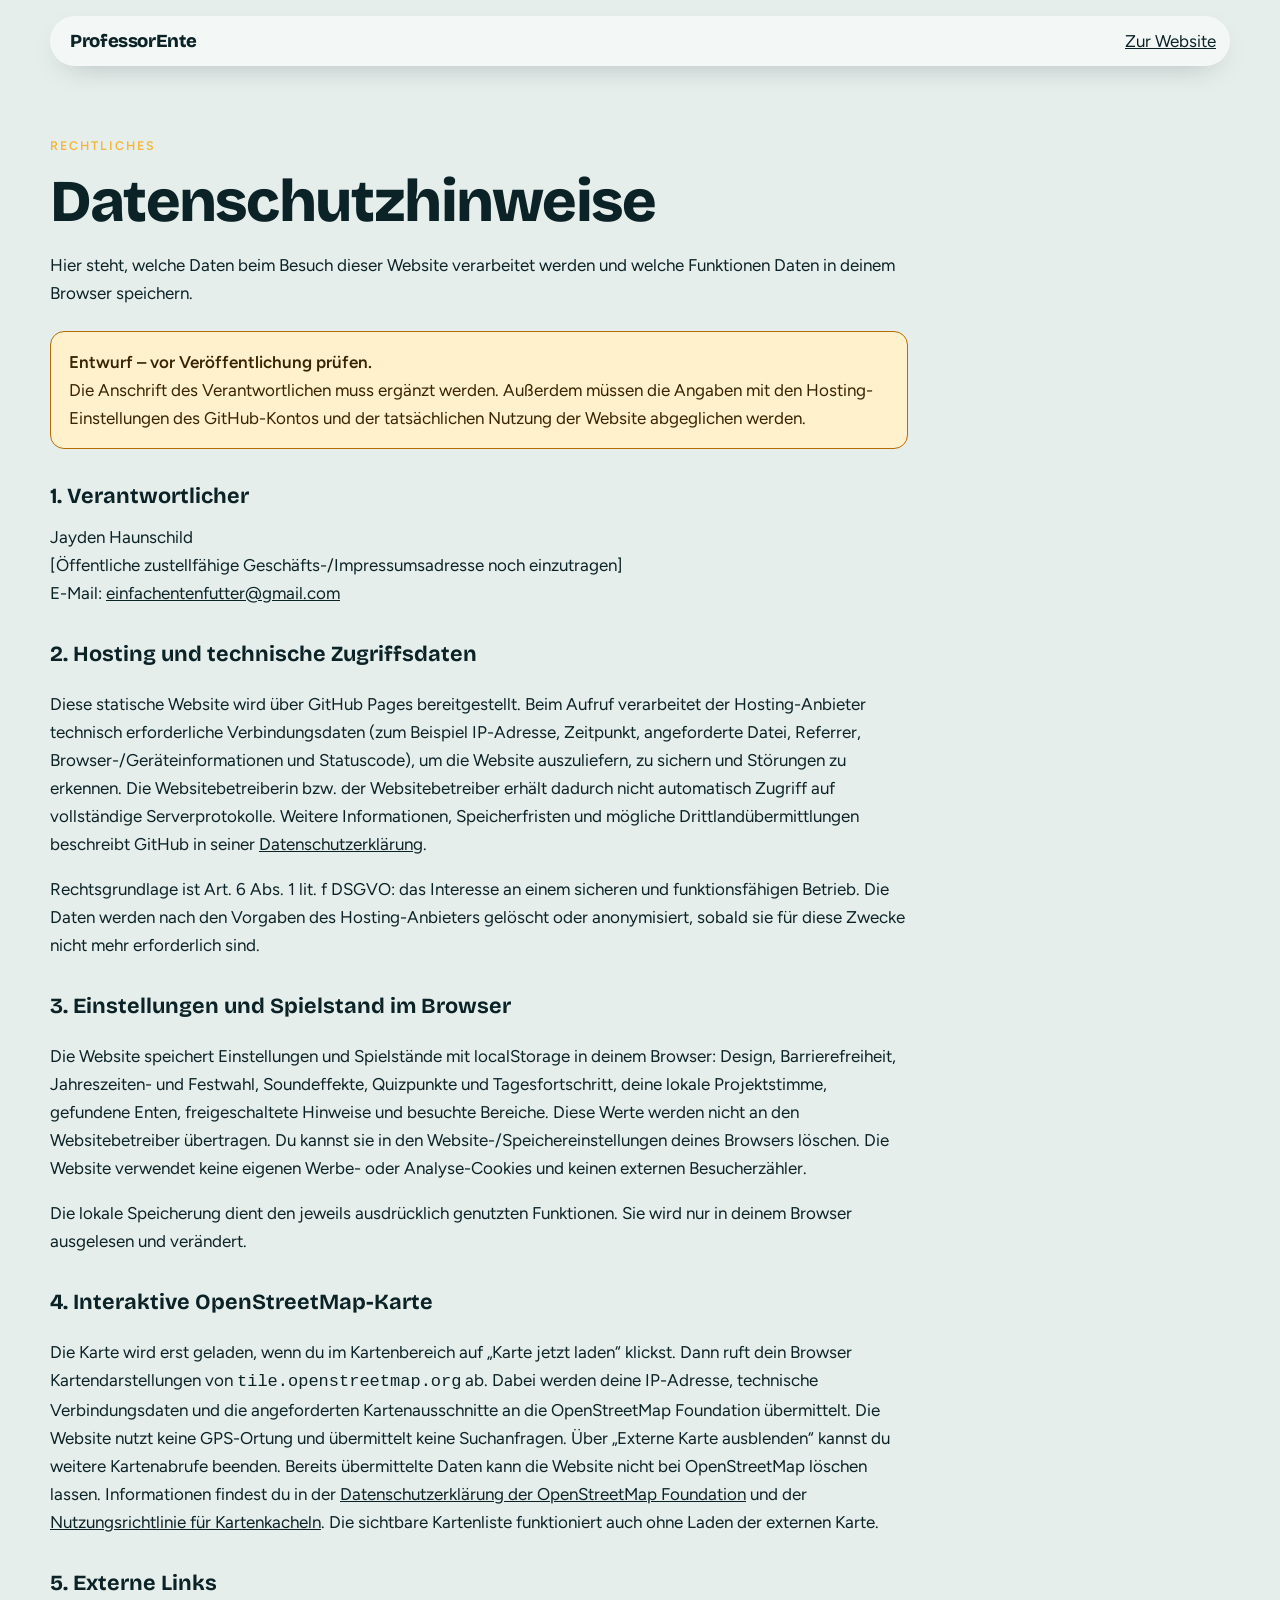
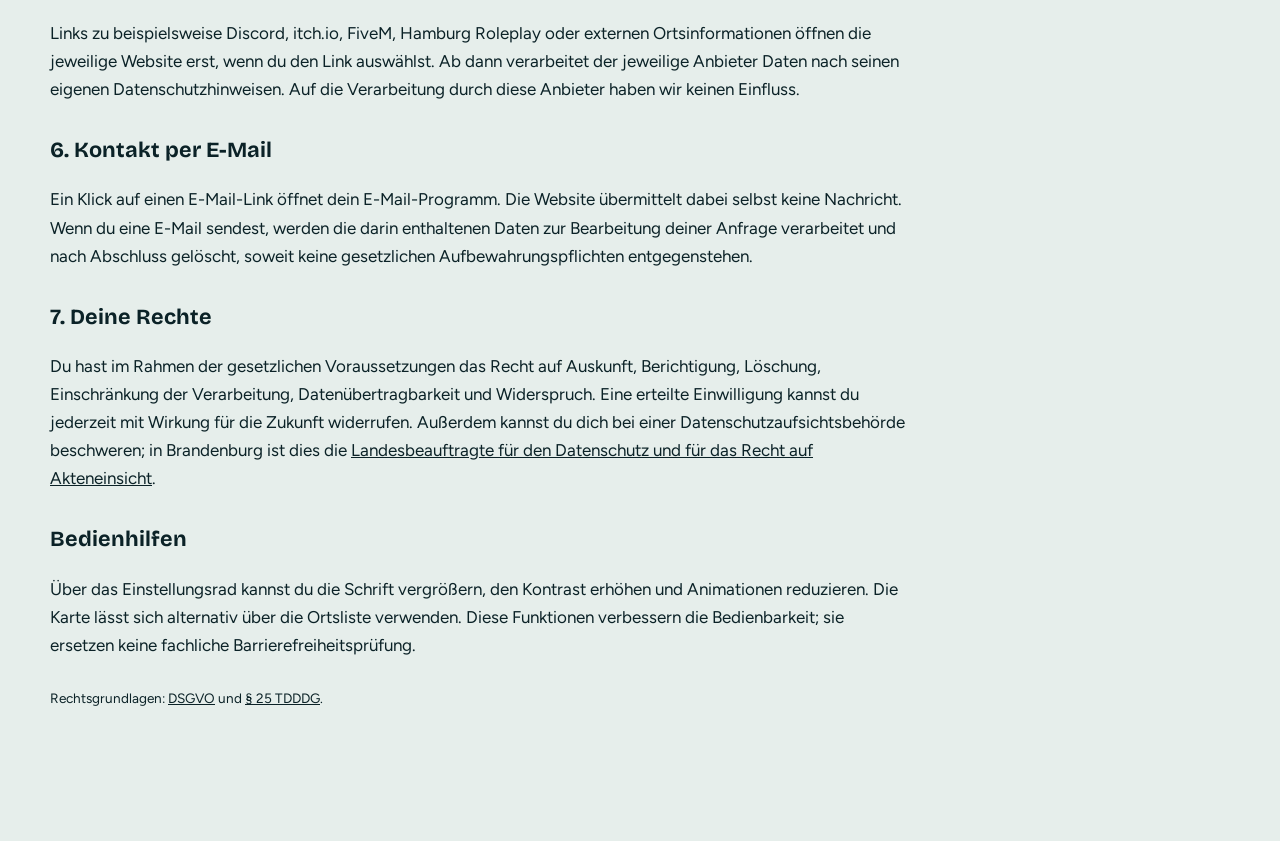
==== commit b030ed37: "Add interactive duck features and seasonal controls" ====
--- a/datenschutz.html
+++ b/datenschutz.html
@@ -6,7 +6,7 @@
   <meta name="robots" content="noindex, nofollow">
   <title>Datenschutz – ProfessorEnte</title>
   <meta name="description" content="Datenschutzhinweise zur Website ProfessorEnte.">
-  <link rel="stylesheet" href="css/style.css?v=20261111-legal1">
+  <link rel="stylesheet" href="css/style.css?v=20261111-features1">
 </head>
 <body class="legal-page">
   <header class="nav legal-nav"><a class="brand" href="index.html">ProfessorEnte</a><a href="index.html">Zur Website</a></header>
@@ -21,7 +21,7 @@
     <p>Diese statische Website wird über GitHub Pages bereitgestellt. Beim Aufruf verarbeitet der Hosting-Anbieter technisch erforderliche Verbindungsdaten (zum Beispiel IP-Adresse, Zeitpunkt, angeforderte Datei, Referrer, Browser-/Geräteinformationen und Statuscode), um die Website auszuliefern, zu sichern und Störungen zu erkennen. Die Websitebetreiberin bzw. der Websitebetreiber erhält dadurch nicht automatisch Zugriff auf vollständige Serverprotokolle. Weitere Informationen, Speicherfristen und mögliche Drittlandübermittlungen beschreibt GitHub in seiner <a href="https://docs.github.com/en/site-policy/privacy-policies/github-general-privacy-statement" target="_blank" rel="noopener">Datenschutzerklärung</a>.</p>
     <p>Rechtsgrundlage ist Art. 6 Abs. 1 lit. f DSGVO: das Interesse an einem sicheren und funktionsfähigen Betrieb. Die Daten werden nach den Vorgaben des Hosting-Anbieters gelöscht oder anonymisiert, sobald sie für diese Zwecke nicht mehr erforderlich sind.</p>
     <h2>3. Einstellungen und Spielstand im Browser</h2>
-    <p>Die Website speichert Einstellungen und Spielstände mit localStorage in deinem Browser: Design, Barrierefreiheitseinstellungen, Soundeffekt-Auswahl, deine lokale Projektstimme, gefundene Enten, freigeschaltete Hinweise und besuchte Bereiche. Diese Werte werden nicht an den Websitebetreiber übertragen. Du kannst sie in den Website-/Speichereinstellungen deines Browsers löschen. Die Website verwendet keine eigenen Werbe- oder Analyse-Cookies und keinen externen Besucherzähler.</p>
+    <p>Die Website speichert Einstellungen und Spielstände mit localStorage in deinem Browser: Design, Barrierefreiheit, Jahreszeiten- und Festwahl, Soundeffekte, Quizpunkte und Tagesfortschritt, deine lokale Projektstimme, gefundene Enten, freigeschaltete Hinweise und besuchte Bereiche. Diese Werte werden nicht an den Websitebetreiber übertragen. Du kannst sie in den Website-/Speichereinstellungen deines Browsers löschen. Die Website verwendet keine eigenen Werbe- oder Analyse-Cookies und keinen externen Besucherzähler.</p>
     <p>Die lokale Speicherung dient den jeweils ausdrücklich genutzten Funktionen. Sie wird nur in deinem Browser ausgelesen und verändert.</p>
     <h2>4. Interaktive OpenStreetMap-Karte</h2>
     <p>Die Karte wird erst geladen, wenn du im Kartenbereich auf „Karte jetzt laden“ klickst. Dann ruft dein Browser Kartendarstellungen von <code>tile.openstreetmap.org</code> ab. Dabei werden deine IP-Adresse, technische Verbindungsdaten und die angeforderten Kartenausschnitte an die OpenStreetMap Foundation übermittelt. Die Website nutzt keine GPS-Ortung und übermittelt keine Suchanfragen. Über „Externe Karte ausblenden“ kannst du weitere Kartenabrufe beenden. Bereits übermittelte Daten kann die Website nicht bei OpenStreetMap löschen lassen. Informationen findest du in der <a href="https://osmfoundation.org/wiki/Privacy_Policy" target="_blank" rel="noopener">Datenschutzerklärung der OpenStreetMap Foundation</a> und der <a href="https://operations.osmfoundation.org/policies/tiles/" target="_blank" rel="noopener">Nutzungsrichtlinie für Kartenkacheln</a>. Die sichtbare Kartenliste funktioniert auch ohne Laden der externen Karte.</p>
--- a/css/style.css
+++ b/css/style.css
@@ -932,3 +932,56 @@
 .legal-incomplete { max-width:78ch; margin:24px 0; padding:16px 18px; border:1px solid #b86b00; border-radius:14px; color:#392300; background:#fff1cb; }
 .legal-source { margin-top:28px; font-size:.85rem; }
 .map-deactivate { margin:10px; padding:7px 11px; border:1px solid var(--mist-deep); border-radius:10px; color:var(--ink); background:var(--paper); font-size:.78rem; font-weight:700; } .map-deactivate[hidden] { display:none; }
+
+/* Neue, optionale Website-Erlebnisse */
+.atmosphere-controls { margin-top:18px; padding-top:14px; border-top:1px solid rgba(11,34,39,.12); }
+.atmosphere-controls h3 { margin:0 0 10px; font-size:.9rem; }
+.duck-buddy { position:fixed; z-index:800; left:var(--buddy-x,calc(100vw - 66px)); top:var(--buddy-y,45vh); font-size:2rem; pointer-events:none; filter:drop-shadow(0 6px 8px rgba(11,34,39,.2)); transition:left .22s ease-out,top .22s ease-out; animation:buddy-bob 1.5s ease-in-out infinite; }
+@keyframes buddy-bob { 50% { transform:translateY(-8px) rotate(-8deg); } }
+.music-reactive-duck { position:absolute; z-index:2; top:12%; left:50%; text-align:center; font-size:clamp(2rem,6vw,5rem); opacity:0; transform:translateX(-50%) scale(var(--music-scale,1)); filter:drop-shadow(0 0 var(--music-glow,6px) #ffd75e); transition:opacity .5s,transform .12s; pointer-events:none; }
+.hero.music-playing .music-reactive-duck { opacity:.92; animation:music-duck-dance var(--music-speed,1s) ease-in-out infinite alternate; }
+@keyframes music-duck-dance { to { translate:0 -14px; rotate:8deg; } }
+.confetti-layer { position:fixed; z-index:1200; inset:0; overflow:hidden; pointer-events:none; }
+.confetti-layer span { position:absolute; top:-3rem; left:var(--x); font-size:1.6rem; animation:confetti-fall var(--fall) var(--delay) ease-in forwards; }
+@keyframes confetti-fall { to { transform:translate3d(8vw,110vh,0) rotate(540deg); opacity:.15; } }
+.timeline-section { background:var(--paper); }
+.timeline-list { display:grid; grid-template-columns:repeat(5,minmax(0,1fr)); gap:12px; margin:34px 0 0; padding:0; list-style:none; }
+.timeline-list li { position:relative; padding:16px; border:1px solid rgba(11,34,39,.12); border-radius:18px; background:var(--mist); }
+.timeline-list li:before { position:absolute; content:""; top:33px; left:0; right:0; height:2px; background:var(--pond-400); opacity:.45; }
+.timeline-stop { position:relative; display:grid; gap:7px; width:100%; min-height:94px; padding:0; border:0; color:var(--ink); background:transparent; text-align:left; cursor:pointer; }
+.timeline-stop span { display:grid; place-items:center; width:34px; height:34px; border-radius:50%; color:white; background:var(--pond-600); font-weight:800; }
+.timeline-stop strong { font-family:var(--font-display); font-size:1rem; }
+.timeline-stop small,.timeline-list li p { color:var(--slate); font-size:.8rem; }
+.timeline-list li p { display:none; margin:12px 0 0; line-height:1.5; }
+.timeline-stop[aria-expanded="true"] span { background:#e49a20; box-shadow:0 0 0 5px rgba(244,182,58,.2); }
+.timeline-stop[aria-expanded="true"] + p { display:block; animation:feature-in .3s ease both; }
+.daily-challenge,.quiz-card { margin-top:22px; padding:22px; border:1px solid rgba(11,34,39,.12); border-radius:22px; background:var(--paper); box-shadow:0 14px 35px rgba(11,34,39,.06); }
+.daily-challenge { display:flex; align-items:center; justify-content:space-between; gap:18px; }
+.daily-challenge h3,.quiz-card h2 { margin:4px 0 6px; font-family:var(--font-display); }
+.daily-challenge p:not(.eyebrow) { margin:0; color:var(--slate); }
+.daily-challenge > strong { flex:none; padding:12px 16px; border-radius:14px; color:var(--ink); background:#fff0c9; }
+.quiz-card { max-width:720px; }
+.quiz-question { font-size:1.1rem; font-weight:750; }
+.quiz-answers { display:grid; grid-template-columns:repeat(3,minmax(0,1fr)); gap:10px; }
+.quiz-answer,.project-narrate { padding:10px 14px; border:1px solid rgba(11,34,39,.14); border-radius:12px; color:var(--ink); background:var(--mist); font:inherit; font-weight:700; cursor:pointer; transition:transform .2s,border-color .2s,background .2s; }
+.quiz-answer:hover,.project-narrate:hover { transform:translateY(-2px); border-color:var(--pond-600); }
+.quiz-answer.is-correct { color:#15552b; background:#d9f6df; }
+.quiz-answer.is-wrong { color:#812d25; background:#ffe0d9; }
+.quiz-feedback { min-height:1.5em; color:var(--pond-600); font-weight:700; }
+.quiz-score { margin-bottom:0; }
+.project-narrate { margin:8px 0; font-size:.82rem; }
+.project-narrate.is-speaking { animation:narrate-pulse .7s ease-in-out infinite alternate; }
+@keyframes narrate-pulse { to { box-shadow:0 0 0 5px rgba(47,122,133,.18); } }
+.duck-game { position:fixed; z-index:2000; inset:0; display:grid; place-items:center; padding:20px; }
+.duck-game[hidden] { display:none; }
+.duck-game-backdrop { position:absolute; inset:0; background:rgba(5,20,24,.78); backdrop-filter:blur(8px); }
+.duck-game-card { position:relative; width:min(680px,100%); height:min(520px,80vh); overflow:hidden; padding:26px; border:1px solid rgba(244,182,58,.5); border-radius:24px; color:var(--ink); background:var(--paper); box-shadow:0 24px 80px #0008; }
+.duck-game-card h2 { margin:4px 0; font-family:var(--font-display); }
+.duck-game-close { position:absolute; z-index:2; top:10px; right:14px; border:0; color:var(--ink); background:transparent; font-size:2rem; cursor:pointer; }
+.duck-game-status { font-weight:800; }
+.duck-game-target { position:absolute; left:40%; top:52%; padding:10px; border:0; border-radius:50%; background:#fff0c9; font-size:2.4rem; cursor:pointer; transition:left .15s,top .15s; }
+@keyframes feature-in { from { opacity:0; transform:translateY(7px); } to { opacity:1; transform:none; } }
+@media(max-width:850px) { .timeline-list { grid-template-columns:repeat(2,minmax(0,1fr)); } }
+@media(max-width:560px) { .timeline-list,.quiz-answers { grid-template-columns:1fr; } .daily-challenge { align-items:flex-start; } .daily-challenge > strong { padding:9px; } .duck-buddy { font-size:1.6rem; } }
+@media(prefers-reduced-motion:reduce) { .duck-buddy,.music-reactive-duck,.confetti-layer span,.project-narrate.is-speaking { animation:none!important; transition:none!important; } }
+html.reduce-motion .duck-buddy,html.reduce-motion .music-reactive-duck,html.reduce-motion .confetti-layer span,html.reduce-motion .project-narrate.is-speaking { animation:none!important; transition:none!important; }
